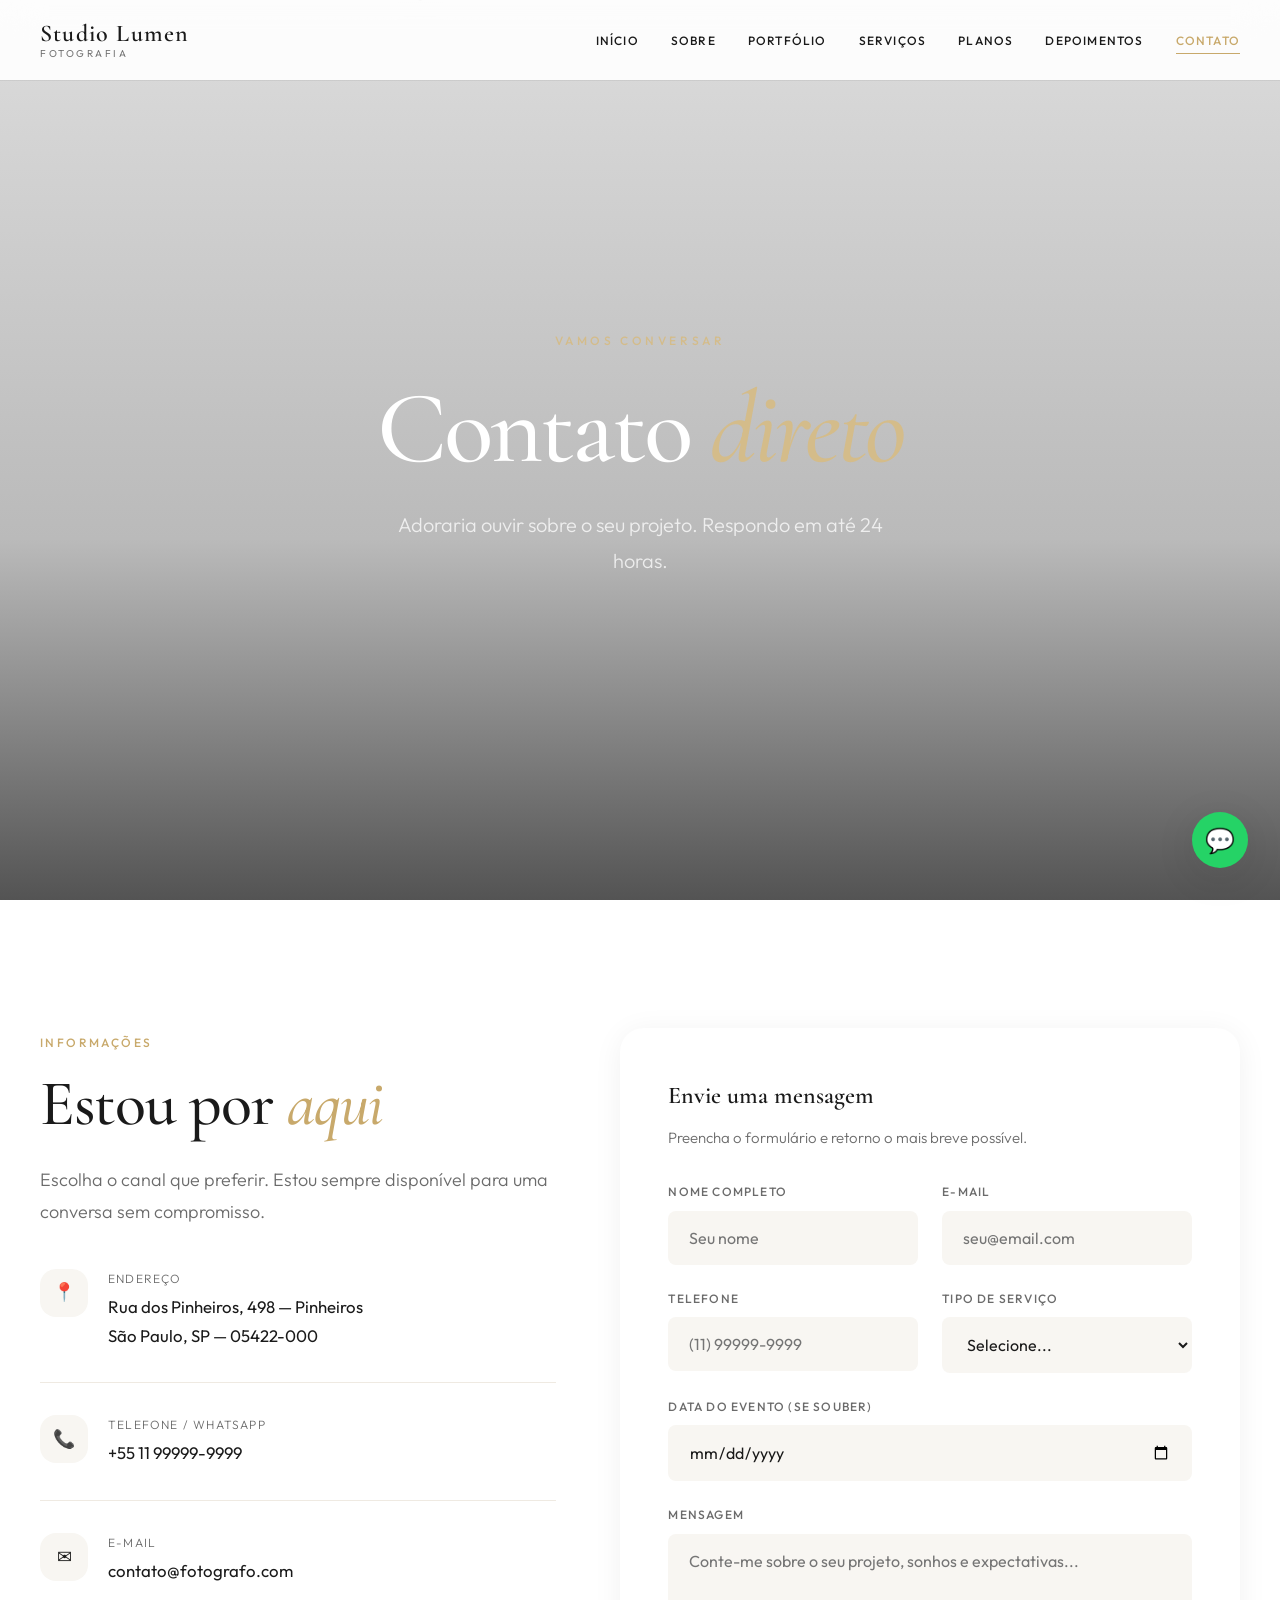
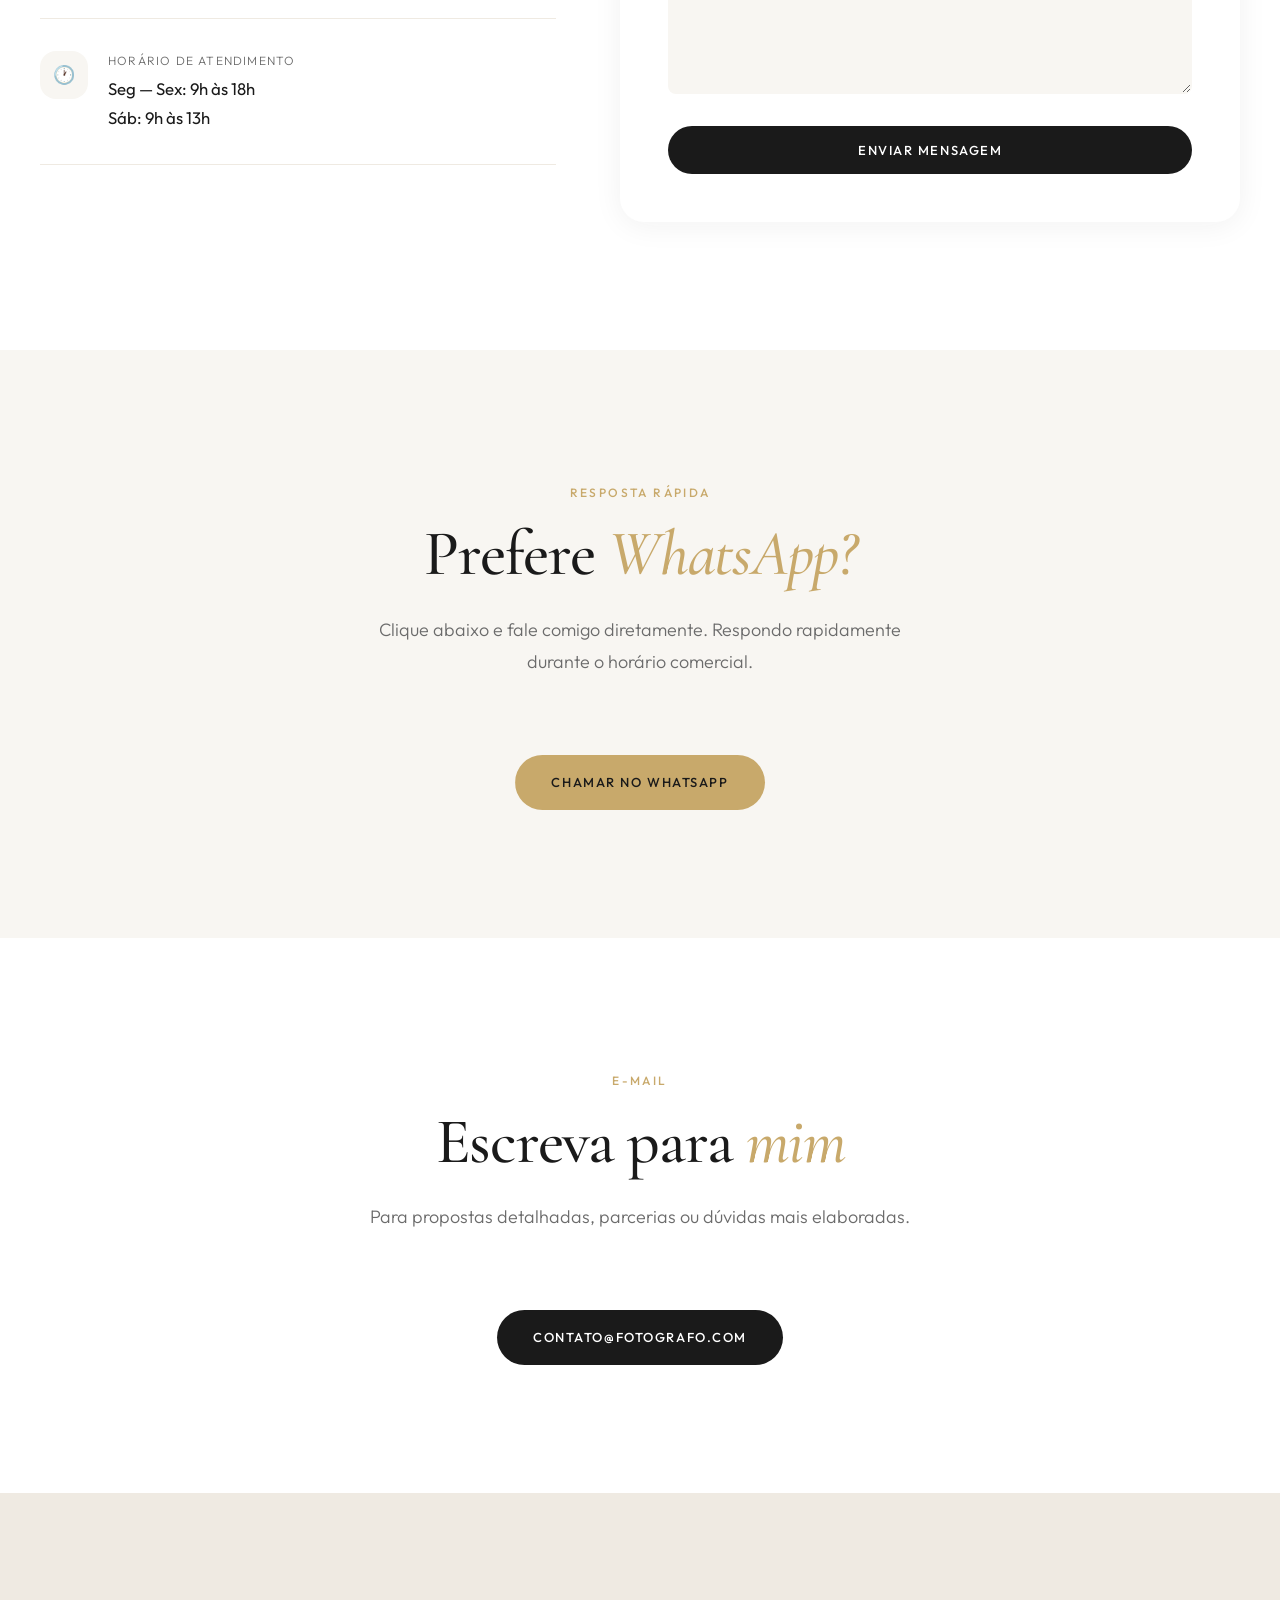
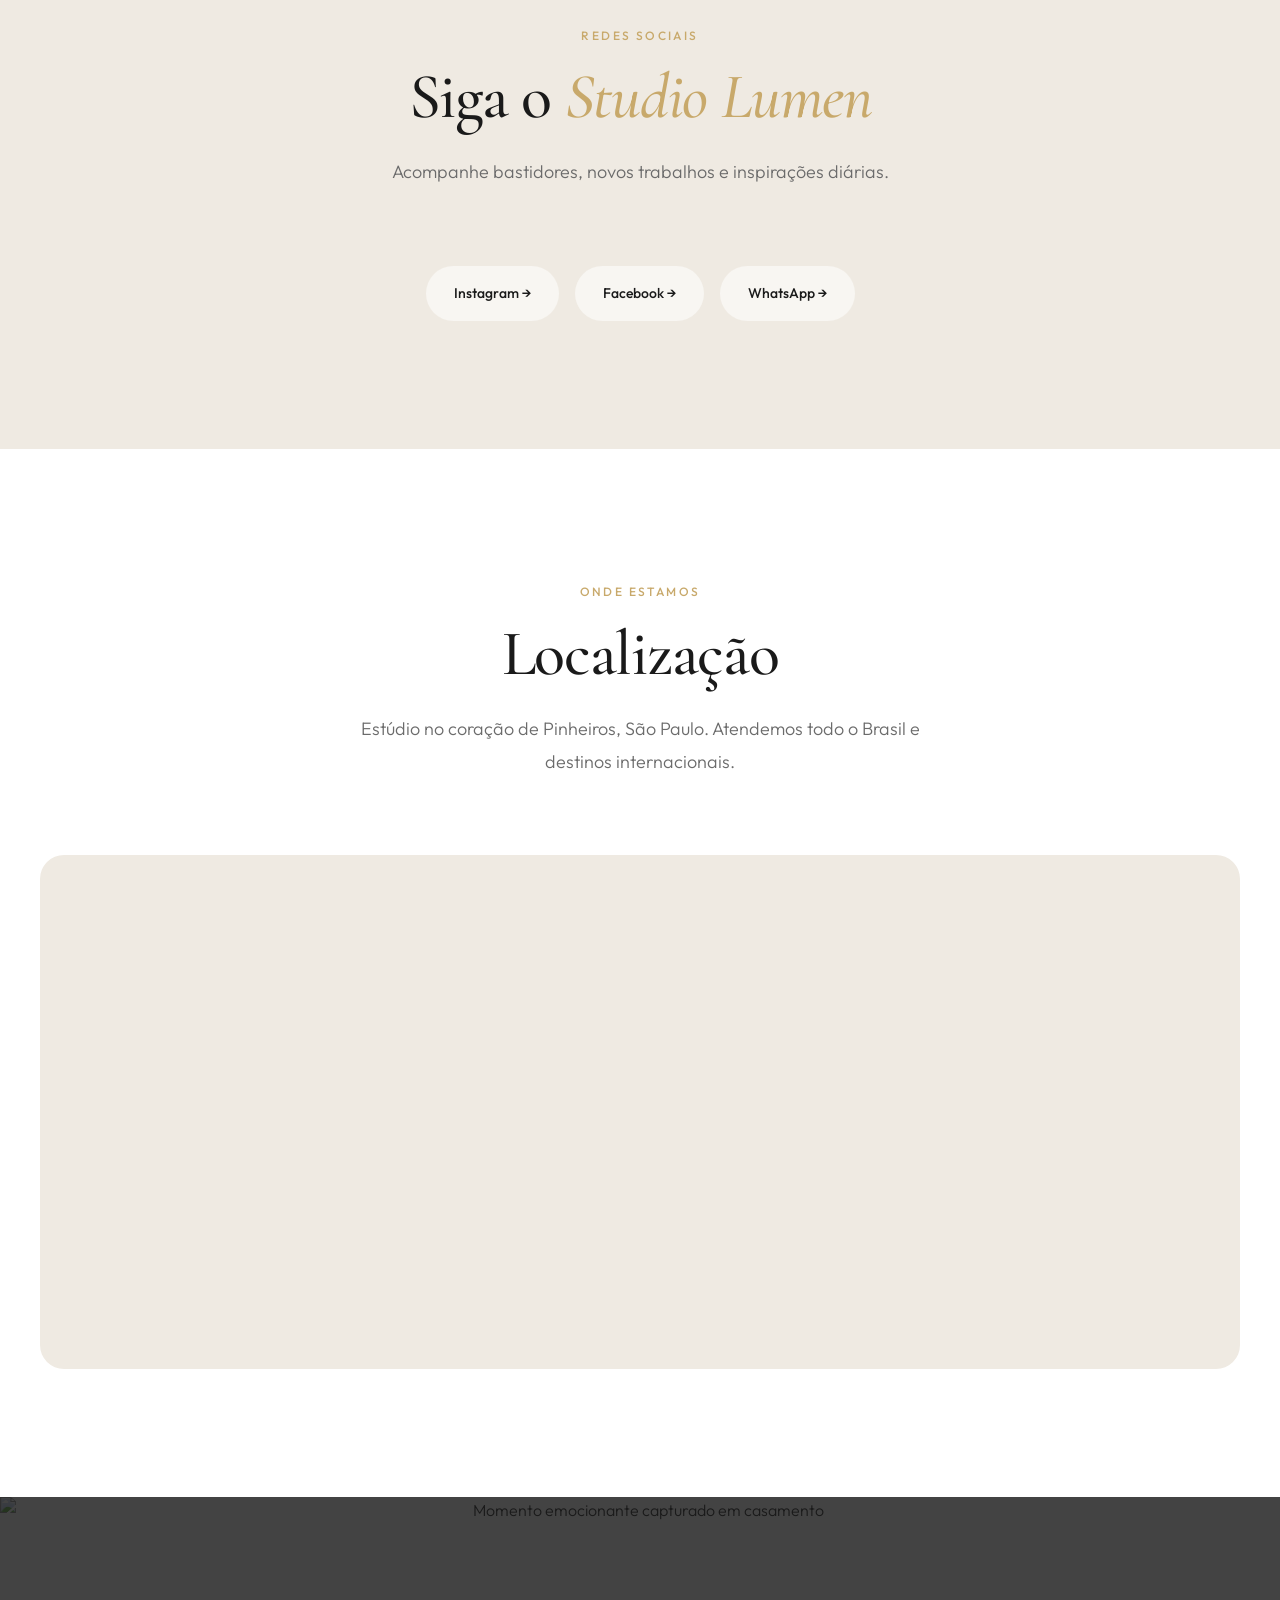
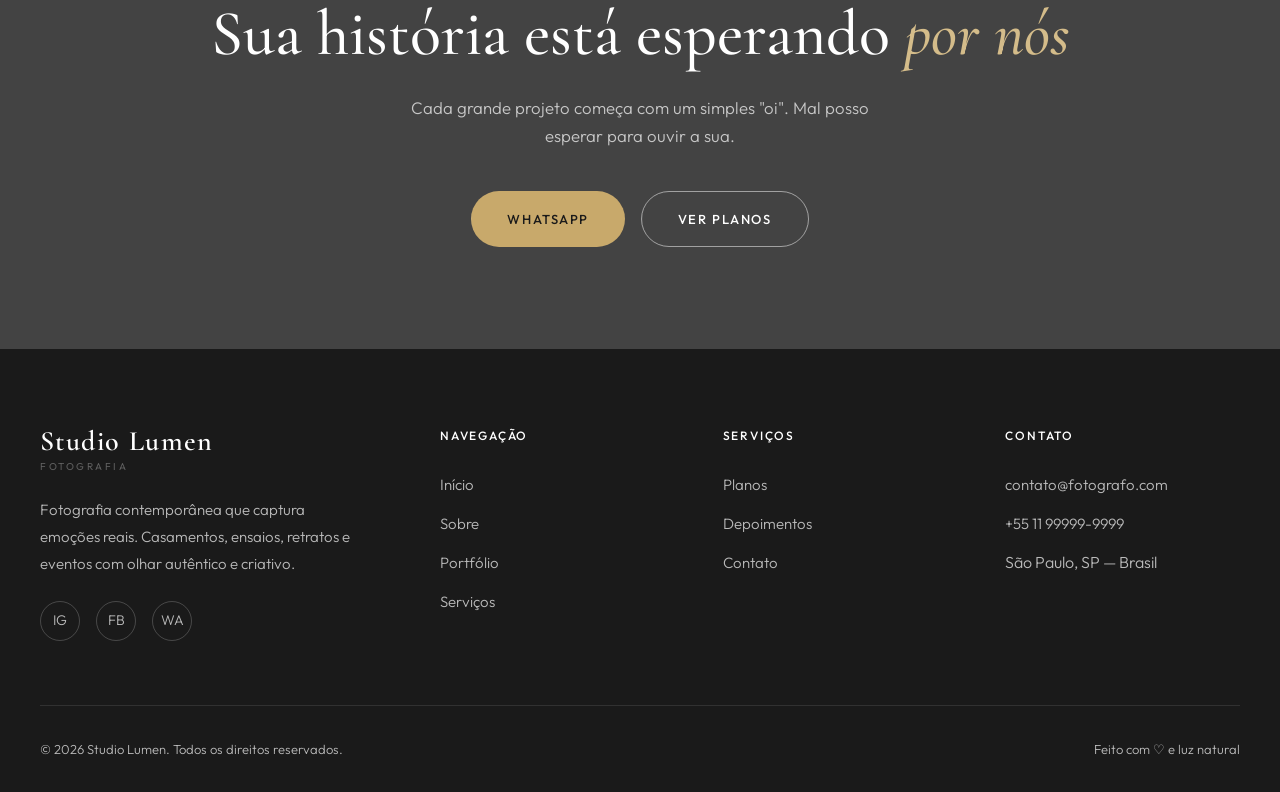
==== contato.html @ a938f5ac "first commit" ====
<!DOCTYPE html>
<html lang="pt-BR">
<head>
  <meta charset="UTF-8">
  <meta name="viewport" content="width=device-width, initial-scale=1.0">
  <meta name="description" content="Entre em contato com Studio Lumen — formulário, WhatsApp, e-mail, redes sociais e localização em São Paulo. Agende sua sessão fotográfica.">
  <meta name="keywords" content="contato fotógrafo, orçamento, WhatsApp, São Paulo, agendar sessão">
  <meta name="author" content="Studio Lumen">
  <title>Contato — Studio Lumen Fotografia</title>
  <link rel="stylesheet" href="css/style.css">
</head>
<body>

  <header class="header header--solid">
    <div class="header__inner">
      <a href="index.html" class="logo">
        <span class="logo__name">Studio Lumen</span>
        <span class="logo__tagline">Fotografia</span>
      </a>
      <a href="#nav-menu" class="nav-toggle" aria-label="Abrir menu">
        <span class="nav-toggle__bar"></span>
        <span class="nav-toggle__bar"></span>
        <span class="nav-toggle__bar"></span>
      </a>
      <div class="nav-panel" id="nav-menu">
        <a href="#" class="nav-panel__overlay" aria-label="Fechar menu"></a>
        <nav class="nav">
          <a href="#" class="nav__close" aria-label="Fechar menu">&times;</a>
          <ul class="nav__list">
          <li class="nav__item"><a href="index.html" class="nav__link">Início</a></li>
          <li class="nav__item"><a href="sobre.html" class="nav__link">Sobre</a></li>
          <li class="nav__item"><a href="portfolio.html" class="nav__link">Portfólio</a></li>
          <li class="nav__item"><a href="servicos.html" class="nav__link">Serviços</a></li>
          <li class="nav__item"><a href="planos.html" class="nav__link">Planos</a></li>
          <li class="nav__item"><a href="depoimentos.html" class="nav__link">Depoimentos</a></li>
          <li class="nav__item"><a href="contato.html" class="nav__link nav__link--active">Contato</a></li>
        </ul>
        </nav>
      </div>
    </div>
  </header>

  <main>

    <section class="hero hero--page">
      <div class="hero__bg">
        <img src="https://images.unsplash.com/photo-1423666639041-f56000c27a9a?w=1920&q=80" alt="Mesa de trabalho criativa com câmera e caderno de anotações">
      </div>
      <div class="hero__overlay"></div>
      <div class="hero__content hero__content--center">
        <span class="hero__label">Vamos Conversar</span>
        <h1 class="hero__title">Contato <em>direto</em></h1>
        <p class="hero__text">Adoraria ouvir sobre o seu projeto. Respondo em até 24 horas.</p>
      </div>
    </section>

    <!-- Informações + Formulário -->
    <section class="section">
      <div class="container">
        <div class="contact-grid">

          <!-- Informações -->
          <div class="contact-info">
            <span class="section__label">Informações</span>
            <h2 class="section__title">Estou por <em>aqui</em></h2>
            <p class="section__subtitle" style="margin-bottom: 2.5rem;">Escolha o canal que preferir. Estou sempre disponível para uma conversa sem compromisso.</p>

            <div class="contact-info__item">
              <div class="contact-info__icon">📍</div>
              <div>
                <div class="contact-info__label">Endereço</div>
                <div class="contact-info__value">Rua dos Pinheiros, 498 — Pinheiros<br>São Paulo, SP — 05422-000</div>
              </div>
            </div>

            <div class="contact-info__item">
              <div class="contact-info__icon">📞</div>
              <div>
                <div class="contact-info__label">Telefone / WhatsApp</div>
                <div class="contact-info__value"><a href="https://wa.me/5511999999999" target="_blank" rel="noopener noreferrer">+55 11 99999-9999</a></div>
              </div>
            </div>

            <div class="contact-info__item">
              <div class="contact-info__icon">✉</div>
              <div>
                <div class="contact-info__label">E-mail</div>
                <div class="contact-info__value"><a href="mailto:contato@fotografo.com">contato@fotografo.com</a></div>
              </div>
            </div>

            <div class="contact-info__item">
              <div class="contact-info__icon">🕐</div>
              <div>
                <div class="contact-info__label">Horário de Atendimento</div>
                <div class="contact-info__value">Seg — Sex: 9h às 18h<br>Sáb: 9h às 13h</div>
              </div>
            </div>
          </div>

          <!-- Formulário -->
          <div class="contact-form">
            <h3 class="feature__title" style="margin-bottom: 0.5rem;">Envie uma mensagem</h3>
            <p class="feature__text" style="margin-bottom: 2rem;">Preencha o formulário e retorno o mais breve possível.</p>
            <form action="mailto:contato@fotografo.com" method="post" enctype="text/plain">
              <div class="form__row">
                <div class="form__group">
                  <label class="form__label" for="nome">Nome completo</label>
                  <input type="text" id="nome" name="nome" class="form__input" placeholder="Seu nome" required>
                </div>
                <div class="form__group">
                  <label class="form__label" for="email">E-mail</label>
                  <input type="email" id="email" name="email" class="form__input" placeholder="seu@email.com" required>
                </div>
              </div>
              <div class="form__row">
                <div class="form__group">
                  <label class="form__label" for="telefone">Telefone</label>
                  <input type="tel" id="telefone" name="telefone" class="form__input" placeholder="(11) 99999-9999">
                </div>
                <div class="form__group">
                  <label class="form__label" for="servico">Tipo de serviço</label>
                  <select id="servico" name="servico" class="form__select">
                    <option value="">Selecione...</option>
                    <option value="casamento">Casamento</option>
                    <option value="ensaio">Ensaio</option>
                    <option value="evento">Evento</option>
                    <option value="retrato">Retrato</option>
                    <option value="corporativo">Corporativo</option>
                    <option value="conteudo">Produção de Conteúdo</option>
                    <option value="outro">Outro</option>
                  </select>
                </div>
              </div>
              <div class="form__group">
                <label class="form__label" for="data">Data do evento (se souber)</label>
                <input type="date" id="data" name="data" class="form__input">
              </div>
              <div class="form__group">
                <label class="form__label" for="mensagem">Mensagem</label>
                <textarea id="mensagem" name="mensagem" class="form__textarea" placeholder="Conte-me sobre o seu projeto, sonhos e expectativas..." required></textarea>
              </div>
              <button type="submit" class="btn btn--primary" style="width: 100%;">Enviar Mensagem</button>
            </form>
          </div>

        </div>
      </div>
    </section>

    <!-- WhatsApp -->
    <section class="section section--cream">
      <div class="container container--narrow">
        <div class="section__header section__header--center">
          <span class="section__label">Resposta Rápida</span>
          <h2 class="section__title">Prefere <em>WhatsApp?</em></h2>
          <p class="section__subtitle">Clique abaixo e fale comigo diretamente. Respondo rapidamente durante o horário comercial.</p>
        </div>
        <div style="text-align: center;">
          <a href="https://wa.me/5511999999999?text=Olá! Gostaria de saber mais sobre os serviços do Studio Lumen." class="btn btn--gold" target="_blank" rel="noopener noreferrer">Chamar no WhatsApp</a>
        </div>
      </div>
    </section>

    <!-- E-mail -->
    <section class="section">
      <div class="container container--narrow">
        <div class="section__header section__header--center">
          <span class="section__label">E-mail</span>
          <h2 class="section__title">Escreva para <em>mim</em></h2>
          <p class="section__subtitle">Para propostas detalhadas, parcerias ou dúvidas mais elaboradas.</p>
        </div>
        <div style="text-align: center;">
          <a href="mailto:contato@fotografo.com?subject=Contato Studio Lumen" class="btn btn--primary">contato@fotografo.com</a>
        </div>
      </div>
    </section>

    <!-- Redes Sociais -->
    <section class="section section--beige">
      <div class="container container--narrow">
        <div class="section__header section__header--center">
          <span class="section__label">Redes Sociais</span>
          <h2 class="section__title">Siga o <em>Studio Lumen</em></h2>
          <p class="section__subtitle">Acompanhe bastidores, novos trabalhos e inspirações diárias.</p>
        </div>
        <div class="social-block" style="justify-content: center;">
          <a href="https://instagram.com" class="social-link" target="_blank" rel="noopener noreferrer">Instagram →</a>
          <a href="https://facebook.com" class="social-link" target="_blank" rel="noopener noreferrer">Facebook →</a>
          <a href="https://wa.me/5511999999999" class="social-link" target="_blank" rel="noopener noreferrer">WhatsApp →</a>
        </div>
      </div>
    </section>

    <!-- Localização -->
    <section class="section">
      <div class="container">
        <div class="section__header section__header--center">
          <span class="section__label">Onde Estamos</span>
          <h2 class="section__title">Localização</h2>
          <p class="section__subtitle">Estúdio no coração de Pinheiros, São Paulo. Atendemos todo o Brasil e destinos internacionais.</p>
        </div>
        <div class="map">
          <iframe
            src="https://www.google.com/maps/embed?pb=!1m18!1m12!1m3!1d3657.1975767890123!2d-46.691!3d-23.567!2m3!1f0!2f0!3f0!3m2!1i1024!2i768!4f13.1!3m3!1m2!1s0x0%3A0x0!2zMjPCsDM0JzAxLjIiUyA0NsKwNDEnMjguNCJX!5e0!3m2!1spt-BR!2sbr!4v1700000000000!5m2!1spt-BR!2sbr"
            allowfullscreen=""
            loading="lazy"
            referrerpolicy="no-referrer-when-downgrade"
            title="Mapa de localização do Studio Lumen em Pinheiros, São Paulo">
          </iframe>
        </div>
      </div>
    </section>

    <!-- CTA Final -->
    <section class="cta">
      <div class="cta__bg">
        <img src="https://images.unsplash.com/photo-1519741497674-611481863552?w=1920&q=80" alt="Momento emocionante capturado em casamento">
      </div>
      <div class="cta__overlay"></div>
      <div class="container cta__content">
        <h2 class="cta__title">Sua história está esperando <em>por nós</em></h2>
        <p class="cta__text">Cada grande projeto começa com um simples "oi". Mal posso esperar para ouvir a sua.</p>
        <div class="cta__actions">
          <a href="https://wa.me/5511999999999" class="btn btn--gold" target="_blank" rel="noopener noreferrer">WhatsApp</a>
          <a href="planos.html" class="btn btn--outline">Ver Planos</a>
        </div>
      </div>
    </section>

  </main>

  <footer class="footer">
    <div class="container">
      <div class="footer__grid">
        <div class="footer__brand">
          <div class="logo">
            <span class="logo__name">Studio Lumen</span>
            <span class="logo__tagline">Fotografia</span>
          </div>
          <p class="footer__desc">Fotografia contemporânea que captura emoções reais. Casamentos, ensaios, retratos e eventos com olhar autêntico e criativo.</p>
          <div class="footer__social">
            <a href="https://instagram.com" target="_blank" rel="noopener noreferrer" aria-label="Instagram">IG</a>
            <a href="https://facebook.com" target="_blank" rel="noopener noreferrer" aria-label="Facebook">FB</a>
            <a href="https://wa.me/5511999999999" target="_blank" rel="noopener noreferrer" aria-label="WhatsApp">WA</a>
          </div>
        </div>
        <div>
          <h4 class="footer__title">Navegação</h4>
          <ul class="footer__links">
            <li><a href="index.html">Início</a></li>
            <li><a href="sobre.html">Sobre</a></li>
            <li><a href="portfolio.html">Portfólio</a></li>
            <li><a href="servicos.html">Serviços</a></li>
          </ul>
        </div>
        <div>
          <h4 class="footer__title">Serviços</h4>
          <ul class="footer__links">
            <li><a href="planos.html">Planos</a></li>
            <li><a href="depoimentos.html">Depoimentos</a></li>
            <li><a href="contato.html">Contato</a></li>
          </ul>
        </div>
        <div>
          <h4 class="footer__title">Contato</h4>
          <ul class="footer__links">
            <li><a href="mailto:contato@fotografo.com">contato@fotografo.com</a></li>
            <li><a href="https://wa.me/5511999999999" target="_blank" rel="noopener noreferrer">+55 11 99999-9999</a></li>
            <li>São Paulo, SP — Brasil</li>
          </ul>
        </div>
      </div>
      <div class="footer__bottom">
        <p>&copy; 2026 Studio Lumen. Todos os direitos reservados.</p>
        <p>Feito com ♡ e luz natural</p>
      </div>
    </div>
  </footer>

  <a href="https://wa.me/5511999999999" class="whatsapp-float" target="_blank" rel="noopener noreferrer" aria-label="Contato via WhatsApp">💬</a>

</body>
</html>
---- css/style.css ----
/* =============================================
   STUDIO LUMEN — Fotografia Contemporânea
   Design System — HTML5 + CSS3
   ============================================= */

@import url('https://fonts.googleapis.com/css2?family=Cormorant+Garamond:ital,wght@0,400;0,500;0,600;0,700;1,400;1,500&family=Outfit:wght@300;400;500;600&display=swap');

/* --- Reset Moderno --- */
*,
*::before,
*::after {
  margin: 0;
  padding: 0;
  box-sizing: border-box;
}

html {
  scroll-behavior: smooth;
  font-size: 16px;
  -webkit-text-size-adjust: 100%;
  text-size-adjust: 100%;
}

body {
  font-family: 'Outfit', sans-serif;
  font-weight: 300;
  line-height: 1.7;
  color: var(--color-dark);
  background-color: var(--color-white);
  overflow-x: hidden;
  -webkit-font-smoothing: antialiased;
}

img {
  max-width: 100%;
  height: auto;
  display: block;
}

a {
  text-decoration: none;
  color: inherit;
  transition: color var(--transition-base);
}

ul, ol {
  list-style: none;
}

button,
input,
textarea,
select {
  font-family: inherit;
  font-size: inherit;
  border: none;
  outline: none;
  background: none;
}

/* --- Variáveis CSS --- */
:root {
  --color-white: #FFFFFF;
  --color-cream: #F8F6F2;
  --color-beige: #EFEAE2;
  --color-dark: #1A1A1A;
  --color-gold: #C8A96B;
  --color-gold-light: #D4BC8A;
  --color-gray: #6B6B6B;
  --color-gray-light: #A8A8A8;

  --font-display: 'Cormorant Garamond', Georgia, serif;
  --font-body: 'Outfit', sans-serif;

  --header-height: 80px;
  --container-max: 1320px;
  --container-narrow: 960px;
  --section-padding: clamp(5rem, 10vw, 8rem);
  --gap: clamp(1.5rem, 3vw, 2.5rem);

  --radius-sm: 8px;
  --radius-md: 16px;
  --radius-lg: 24px;
  --radius-xl: 40px;
  --radius-full: 9999px;

  --shadow-soft: 0 4px 30px rgba(26, 26, 26, 0.06);
  --shadow-medium: 0 8px 40px rgba(26, 26, 26, 0.1);
  --shadow-strong: 0 20px 60px rgba(26, 26, 26, 0.15);

  --transition-fast: 0.25s cubic-bezier(0.4, 0, 0.2, 1);
  --transition-base: 0.4s cubic-bezier(0.4, 0, 0.2, 1);
  --transition-slow: 0.6s cubic-bezier(0.4, 0, 0.2, 1);
}

/* --- Utilitários --- */
.container {
  width: 100%;
  max-width: var(--container-max);
  margin: 0 auto;
  padding: 0 clamp(1.25rem, 4vw, 2.5rem);
}

.container--narrow {
  max-width: var(--container-narrow);
}

.section {
  padding: var(--section-padding) 0;
  position: relative;
}

.section--cream {
  background-color: var(--color-cream);
}

.section--beige {
  background-color: var(--color-beige);
}

.section--dark {
  background-color: var(--color-dark);
  color: var(--color-white);
}

.section__label {
  display: inline-block;
  font-size: 0.75rem;
  font-weight: 500;
  letter-spacing: 0.2em;
  text-transform: uppercase;
  color: var(--color-gold);
  margin-bottom: 1rem;
}

.section--dark .section__label {
  color: var(--color-gold-light);
}

.section__title {
  font-family: var(--font-display);
  font-size: clamp(2.5rem, 5vw, 4rem);
  font-weight: 500;
  line-height: 1.1;
  letter-spacing: -0.02em;
  margin-bottom: 1.5rem;
}

.section__title em {
  font-style: italic;
  color: var(--color-gold);
}

.section--dark .section__title em {
  color: var(--color-gold-light);
}

.section__subtitle {
  font-size: clamp(1rem, 2vw, 1.125rem);
  color: var(--color-gray);
  max-width: 560px;
  line-height: 1.8;
}

.section--dark .section__subtitle {
  color: rgba(255, 255, 255, 0.65);
}

.section__header {
  margin-bottom: clamp(3rem, 6vw, 5rem);
}

.section__header--center {
  text-align: center;
}

.section__header--center .section__subtitle {
  margin: 0 auto;
}

.text-gold {
  color: var(--color-gold);
}

/* --- Botões --- */
.btn {
  display: inline-flex;
  align-items: center;
  justify-content: center;
  gap: 0.75rem;
  padding: 1rem 2.25rem;
  font-size: 0.8125rem;
  font-weight: 500;
  letter-spacing: 0.12em;
  text-transform: uppercase;
  border-radius: var(--radius-full);
  cursor: pointer;
  transition: all var(--transition-base);
  position: relative;
  overflow: hidden;
}

.btn::after {
  content: '';
  position: absolute;
  inset: 0;
  background: rgba(255, 255, 255, 0.15);
  transform: translateX(-100%);
  transition: transform var(--transition-base);
}

.btn:hover::after {
  transform: translateX(0);
}

.btn--primary {
  background-color: var(--color-dark);
  color: var(--color-white);
}

.btn--primary:hover {
  background-color: var(--color-gold);
  color: var(--color-dark);
  transform: translateY(-2px);
  box-shadow: var(--shadow-medium);
}

.btn--outline {
  background-color: transparent;
  color: var(--color-white);
  border: 1.5px solid rgba(255, 255, 255, 0.5);
}

.btn--outline:hover {
  background-color: var(--color-white);
  color: var(--color-dark);
  border-color: var(--color-white);
  transform: translateY(-2px);
}

.btn--gold {
  background-color: var(--color-gold);
  color: var(--color-dark);
}

.btn--gold:hover {
  background-color: var(--color-dark);
  color: var(--color-white);
  transform: translateY(-2px);
  box-shadow: var(--shadow-medium);
}

.btn--light {
  background-color: var(--color-white);
  color: var(--color-dark);
}

.btn--light:hover {
  background-color: var(--color-gold);
  transform: translateY(-2px);
  box-shadow: var(--shadow-medium);
}

.btn__arrow {
  transition: transform var(--transition-base);
}

.btn:hover .btn__arrow {
  transform: translateX(4px);
}

/* --- Header --- */
.header {
  position: fixed;
  top: 0;
  left: 0;
  right: 0;
  z-index: 1000;
  height: var(--header-height);
  transition: all var(--transition-base);
}

.header__inner {
  display: flex;
  align-items: center;
  justify-content: space-between;
  height: 100%;
  max-width: var(--container-max);
  margin: 0 auto;
  padding: 0 clamp(1.25rem, 4vw, 2.5rem);
}

.header--transparent {
  background: transparent;
}

.header--scrolled,
.header--solid {
  background: rgba(255, 255, 255, 0.92);
  backdrop-filter: blur(20px);
  -webkit-backdrop-filter: blur(20px);
  box-shadow: 0 1px 0 rgba(26, 26, 26, 0.06);
}

.header--dark {
  background: rgba(26, 26, 26, 0.85);
  backdrop-filter: blur(20px);
  -webkit-backdrop-filter: blur(20px);
}

.logo {
  display: flex;
  flex-direction: column;
  line-height: 1.1;
}

.logo__name {
  font-family: var(--font-display);
  font-size: 1.5rem;
  font-weight: 600;
  letter-spacing: 0.05em;
}

.logo__tagline {
  font-size: 0.625rem;
  font-weight: 400;
  letter-spacing: 0.25em;
  text-transform: uppercase;
  opacity: 0.6;
}

.header--transparent .logo,
.header--transparent .nav__link {
  color: var(--color-white);
}

.header--scrolled .logo,
.header--scrolled .nav__link,
.header--solid .logo,
.header--solid .nav__link {
  color: var(--color-dark);
}

.nav__list {
  display: flex;
  align-items: center;
  gap: clamp(1rem, 2.5vw, 2rem);
}

.nav__link {
  font-size: 0.75rem;
  font-weight: 500;
  letter-spacing: 0.1em;
  text-transform: uppercase;
  position: relative;
  padding: 0.25rem 0;
}

.nav__link::after {
  content: '';
  position: absolute;
  bottom: -2px;
  left: 0;
  width: 0;
  height: 1.5px;
  background-color: var(--color-gold);
  transition: width var(--transition-base);
}

.nav__link:hover::after,
.nav__link--active::after {
  width: 100%;
}

.nav__link:hover,
.nav__link--active {
  color: var(--color-gold);
}

.header--scrolled .nav__link:hover,
.header--scrolled .nav__link--active,
.header--solid .nav__link:hover,
.header--solid .nav__link--active {
  color: var(--color-gold);
}

/* Mobile menu toggle (CSS-only) */
.nav-toggle {
  display: none;
  flex-direction: column;
  gap: 6px;
  cursor: pointer;
  padding: 0.5rem;
  z-index: 1001;
}

.nav-toggle__bar {
  width: 28px;
  height: 2px;
  background-color: currentColor;
  transition: all var(--transition-base);
  transform-origin: center;
}

.header--transparent .nav-toggle {
  color: var(--color-white);
}

.header--scrolled .nav-toggle,
.header--solid .nav-toggle {
  color: var(--color-dark);
}

/* Painel mobile (desktop: transparente ao layout) */
.nav-panel {
  display: contents;
}

.nav-panel__overlay {
  display: none;
}

.nav__close {
  display: none;
}

/* --- Hero --- */
.hero {
  position: relative;
  min-height: 100vh;
  display: flex;
  align-items: flex-end;
  overflow: hidden;
}

.hero__bg {
  position: absolute;
  inset: 0;
  z-index: 0;
}

.hero__bg img {
  width: 100%;
  height: 100%;
  object-fit: cover;
  transform: scale(1.05);
  transition: transform 8s ease-out;
}

.hero:hover .hero__bg img {
  transform: scale(1);
}

.hero__overlay {
  position: absolute;
  inset: 0;
  background: linear-gradient(
    to top,
    rgba(26, 26, 26, 0.75) 0%,
    rgba(26, 26, 26, 0.3) 40%,
    rgba(26, 26, 26, 0.15) 100%
  );
  z-index: 1;
}

.hero__overlay--light {
  background: linear-gradient(
    135deg,
    rgba(248, 246, 242, 0.92) 0%,
    rgba(248, 246, 242, 0.7) 50%,
    rgba(248, 246, 242, 0.4) 100%
  );
}

.hero__content {
  position: relative;
  z-index: 2;
  width: 100%;
  padding: calc(var(--header-height) + 3rem) clamp(1.25rem, 4vw, 2.5rem) clamp(4rem, 8vw, 7rem);
  max-width: var(--container-max);
  margin: 0 auto;
}

.hero__content--center {
  text-align: center;
  display: flex;
  flex-direction: column;
  align-items: center;
  justify-content: center;
  min-height: 100vh;
  padding-bottom: clamp(4rem, 8vw, 7rem);
}

.hero__label {
  display: inline-block;
  font-size: 0.75rem;
  font-weight: 500;
  letter-spacing: 0.3em;
  text-transform: uppercase;
  color: var(--color-gold-light);
  margin-bottom: 1.5rem;
  opacity: 0;
  animation: fadeUp 0.8s ease forwards 0.2s;
}

.hero__title {
  font-family: var(--font-display);
  font-size: clamp(3rem, 8vw, 6.5rem);
  font-weight: 500;
  line-height: 1.05;
  letter-spacing: -0.03em;
  color: var(--color-white);
  max-width: 900px;
  opacity: 0;
  animation: fadeUp 0.8s ease forwards 0.4s;
}

.hero__title em {
  font-style: italic;
  color: var(--color-gold-light);
}

.hero__title--dark {
  color: var(--color-dark);
}

.hero__title--dark em {
  color: var(--color-gold);
}

.hero__text {
  font-size: clamp(1rem, 2vw, 1.25rem);
  color: rgba(255, 255, 255, 0.75);
  max-width: 520px;
  margin-top: 1.5rem;
  line-height: 1.8;
  opacity: 0;
  animation: fadeUp 0.8s ease forwards 0.6s;
}

.hero__text--dark {
  color: var(--color-gray);
}

.hero__actions {
  display: flex;
  flex-wrap: wrap;
  gap: 1rem;
  margin-top: 2.5rem;
  opacity: 0;
  animation: fadeUp 0.8s ease forwards 0.8s;
}

.hero__shape {
  position: absolute;
  z-index: 1;
  border-radius: 50%;
  filter: blur(80px);
  opacity: 0.4;
  pointer-events: none;
}

.hero__shape--gold {
  width: 400px;
  height: 400px;
  background: var(--color-gold);
  top: 20%;
  right: -10%;
}

.hero__shape--beige {
  width: 300px;
  height: 300px;
  background: var(--color-beige);
  bottom: 10%;
  left: -5%;
}

.hero--page {
  min-height: 70vh;
  align-items: center;
}

.hero--page .hero__content {
  padding-top: calc(var(--header-height) + 2rem);
}

@keyframes fadeUp {
  from {
    opacity: 0;
    transform: translateY(30px);
  }
  to {
    opacity: 1;
    transform: translateY(0);
  }
}

/* --- Intro / Apresentação --- */
.intro {
  display: grid;
  grid-template-columns: 1fr 1fr;
  gap: clamp(2rem, 5vw, 5rem);
  align-items: center;
}

.intro__visual {
  position: relative;
}

.intro__image {
  border-radius: var(--radius-lg);
  overflow: hidden;
  box-shadow: var(--shadow-strong);
}

.intro__image img {
  width: 100%;
  aspect-ratio: 4/5;
  object-fit: cover;
  transition: transform var(--transition-slow);
}

.intro__visual:hover .intro__image img {
  transform: scale(1.05);
}

.intro__accent {
  position: absolute;
  width: 120px;
  height: 120px;
  background: var(--color-gold);
  border-radius: 50% 50% 50% 0;
  bottom: -30px;
  right: -30px;
  z-index: -1;
  opacity: 0.3;
}

.intro__content .section__title {
  font-size: clamp(2rem, 4vw, 3.25rem);
}

.intro__text {
  color: var(--color-gray);
  margin-bottom: 1.5rem;
  font-size: 1.05rem;
}

.intro__stats {
  display: flex;
  gap: 3rem;
  margin-top: 2.5rem;
  padding-top: 2rem;
  border-top: 1px solid var(--color-beige);
}

.stat__number {
  font-family: var(--font-display);
  font-size: 2.5rem;
  font-weight: 600;
  color: var(--color-gold);
  line-height: 1;
}

.stat__label {
  font-size: 0.75rem;
  letter-spacing: 0.1em;
  text-transform: uppercase;
  color: var(--color-gray);
  margin-top: 0.5rem;
}

/* --- Diferenciais / Features --- */
.features {
  display: grid;
  grid-template-columns: repeat(3, 1fr);
  gap: var(--gap);
}

.feature {
  padding: clamp(2rem, 4vw, 3rem);
  background: var(--color-white);
  border-radius: var(--radius-lg);
  transition: all var(--transition-base);
  position: relative;
  overflow: hidden;
}

.feature::before {
  content: '';
  position: absolute;
  top: 0;
  left: 0;
  width: 100%;
  height: 3px;
  background: linear-gradient(90deg, var(--color-gold), transparent);
  transform: scaleX(0);
  transform-origin: left;
  transition: transform var(--transition-base);
}

.feature:hover {
  transform: translateY(-8px);
  box-shadow: var(--shadow-medium);
}

.feature:hover::before {
  transform: scaleX(1);
}

.feature__icon {
  width: 48px;
  height: 48px;
  display: flex;
  align-items: center;
  justify-content: center;
  background: var(--color-cream);
  border-radius: var(--radius-md);
  margin-bottom: 1.5rem;
  font-size: 1.25rem;
  transition: background var(--transition-base);
}

.feature:hover .feature__icon {
  background: var(--color-gold);
}

.feature__title {
  font-family: var(--font-display);
  font-size: 1.5rem;
  font-weight: 600;
  margin-bottom: 0.75rem;
}

.feature__text {
  color: var(--color-gray);
  font-size: 0.9375rem;
}

/* --- Galeria --- */
.gallery {
  display: grid;
  gap: clamp(0.75rem, 1.5vw, 1.25rem);
}

.gallery--featured {
  grid-template-columns: repeat(12, 1fr);
  grid-template-rows: repeat(2, 280px);
}

.gallery__item {
  position: relative;
  overflow: hidden;
  border-radius: var(--radius-md);
  cursor: pointer;
}

.gallery__item img {
  width: 100%;
  height: 100%;
  object-fit: cover;
  transition: transform var(--transition-slow);
}

.gallery__item:hover img {
  transform: scale(1.08);
}

.gallery__item::after {
  content: '';
  position: absolute;
  inset: 0;
  background: linear-gradient(to top, rgba(26, 26, 26, 0.5), transparent 60%);
  opacity: 0;
  transition: opacity var(--transition-base);
}

.gallery__item:hover::after {
  opacity: 1;
}

.gallery__caption {
  position: absolute;
  bottom: 1.5rem;
  left: 1.5rem;
  z-index: 2;
  color: var(--color-white);
  font-family: var(--font-display);
  font-size: 1.25rem;
  font-weight: 500;
  opacity: 0;
  transform: translateY(10px);
  transition: all var(--transition-base);
}

.gallery__item:hover .gallery__caption {
  opacity: 1;
  transform: translateY(0);
}

.gallery__item--1 { grid-column: span 5; grid-row: span 2; }
.gallery__item--2 { grid-column: span 4; }
.gallery__item--3 { grid-column: span 3; }
.gallery__item--4 { grid-column: span 3; }
.gallery__item--5 { grid-column: span 4; }

.gallery--grid {
  grid-template-columns: repeat(auto-fill, minmax(min(100%, 280px), 1fr));
}

.gallery--masonry {
  columns: 3;
  column-gap: clamp(0.75rem, 1.5vw, 1.25rem);
}

.gallery--masonry .gallery__item {
  break-inside: avoid;
  margin-bottom: clamp(0.75rem, 1.5vw, 1.25rem);
}

.gallery--portfolio {
  grid-template-columns: repeat(2, 1fr);
}

.gallery--portfolio .gallery__item:nth-child(3n) {
  grid-column: span 2;
}

.gallery__item--tall img {
  aspect-ratio: 3/4;
  min-height: clamp(260px, 50vw, 400px);
}

.gallery__item--wide img {
  aspect-ratio: 16/9;
  min-height: clamp(220px, 45vw, 350px);
}

/* --- Bastidores --- */
.behind {
  display: grid;
  grid-template-columns: 1.2fr 1fr;
  gap: clamp(2rem, 5vw, 4rem);
  align-items: center;
}

.behind__grid {
  display: grid;
  grid-template-columns: 1fr 1fr;
  gap: 1rem;
}

.behind__grid img {
  border-radius: var(--radius-md);
  object-fit: cover;
  width: 100%;
  transition: transform var(--transition-base);
}

.behind__grid img:first-child {
  grid-row: span 2;
  aspect-ratio: 3/4;
}

.behind__grid img:not(:first-child) {
  aspect-ratio: 1;
}

.behind__grid:hover img {
  transform: scale(0.98);
}

.behind__grid img:hover {
  transform: scale(1.03);
  z-index: 2;
  position: relative;
}

/* --- Serviços Cards --- */
.services-grid {
  display: grid;
  grid-template-columns: repeat(3, 1fr);
  gap: var(--gap);
}

.service-card {
  position: relative;
  border-radius: var(--radius-lg);
  overflow: hidden;
  background: var(--color-white);
  transition: all var(--transition-base);
}

.service-card:hover {
  transform: translateY(-10px);
  box-shadow: var(--shadow-strong);
}

.service-card__image {
  overflow: hidden;
  aspect-ratio: 4/3;
}

.service-card__image img {
  width: 100%;
  height: 100%;
  object-fit: cover;
  transition: transform var(--transition-slow);
}

.service-card:hover .service-card__image img {
  transform: scale(1.1);
}

.service-card__body {
  padding: 2rem;
}

.service-card__number {
  font-family: var(--font-display);
  font-size: 3rem;
  font-weight: 700;
  color: var(--color-beige);
  line-height: 1;
  position: absolute;
  top: 1rem;
  right: 1.5rem;
}

.service-card__title {
  font-family: var(--font-display);
  font-size: 1.75rem;
  font-weight: 600;
  margin-bottom: 0.75rem;
}

.service-card__text {
  color: var(--color-gray);
  font-size: 0.9375rem;
  margin-bottom: 1.5rem;
}

.service-card__link {
  font-size: 0.75rem;
  font-weight: 500;
  letter-spacing: 0.1em;
  text-transform: uppercase;
  color: var(--color-gold);
  display: inline-flex;
  align-items: center;
  gap: 0.5rem;
}

.service-card__link::after {
  content: '→';
  transition: transform var(--transition-base);
}

.service-card:hover .service-card__link::after {
  transform: translateX(4px);
}

/* --- CTA --- */
.cta {
  position: relative;
  padding: clamp(4rem, 8vw, 7rem) 0;
  overflow: hidden;
  text-align: center;
}

.cta__bg {
  position: absolute;
  inset: 0;
  z-index: 0;
}

.cta__bg img {
  width: 100%;
  height: 100%;
  object-fit: cover;
}

.cta__overlay {
  position: absolute;
  inset: 0;
  background: rgba(26, 26, 26, 0.82);
  z-index: 1;
}

.cta__content {
  position: relative;
  z-index: 2;
}

.cta__title {
  font-family: var(--font-display);
  font-size: clamp(2.5rem, 5vw, 4.5rem);
  font-weight: 500;
  color: var(--color-white);
  line-height: 1.1;
  margin-bottom: 1.5rem;
}

.cta__title em {
  font-style: italic;
  color: var(--color-gold-light);
}

.cta__text {
  color: rgba(255, 255, 255, 0.7);
  max-width: 500px;
  margin: 0 auto 2.5rem;
  font-size: 1.05rem;
}

.cta__actions {
  display: flex;
  flex-wrap: wrap;
  gap: 1rem;
  justify-content: center;
}

/* --- Footer --- */
.footer {
  background-color: var(--color-dark);
  color: rgba(255, 255, 255, 0.7);
  padding: clamp(4rem, 6vw, 5rem) 0 2rem;
}

.footer__grid {
  display: grid;
  grid-template-columns: 1.5fr 1fr 1fr 1fr;
  gap: clamp(2rem, 4vw, 3rem);
  margin-bottom: 4rem;
}

.footer__brand .logo__name {
  color: var(--color-white);
  font-size: 1.75rem;
  margin-bottom: 0.25rem;
}

.footer__brand .logo__tagline {
  color: rgba(255, 255, 255, 0.5);
}

.footer__desc {
  margin-top: 1.5rem;
  font-size: 0.9375rem;
  line-height: 1.8;
  max-width: 320px;
}

.footer__title {
  font-size: 0.75rem;
  font-weight: 500;
  letter-spacing: 0.15em;
  text-transform: uppercase;
  color: var(--color-white);
  margin-bottom: 1.5rem;
}

.footer__links li {
  margin-bottom: 0.75rem;
}

.footer__links a {
  font-size: 0.9375rem;
  transition: color var(--transition-base);
}

.footer__links a:hover {
  color: var(--color-gold);
}

.footer__social {
  display: flex;
  gap: 1rem;
  margin-top: 1.5rem;
}

.footer__social a {
  width: 40px;
  height: 40px;
  display: flex;
  align-items: center;
  justify-content: center;
  border: 1px solid rgba(255, 255, 255, 0.2);
  border-radius: 50%;
  font-size: 0.875rem;
  transition: all var(--transition-base);
}

.footer__social a:hover {
  background: var(--color-gold);
  border-color: var(--color-gold);
  color: var(--color-dark);
}

.footer__bottom {
  display: flex;
  justify-content: space-between;
  align-items: center;
  padding-top: 2rem;
  border-top: 1px solid rgba(255, 255, 255, 0.1);
  font-size: 0.8125rem;
}

/* --- Sobre: Timeline --- */
.timeline {
  position: relative;
  max-width: 800px;
  margin: 0 auto;
}

.timeline::before {
  content: '';
  position: absolute;
  left: 50%;
  transform: translateX(-50%);
  width: 1px;
  height: 100%;
  background: var(--color-beige);
}

.timeline__item {
  display: grid;
  grid-template-columns: 1fr 1fr;
  gap: 3rem;
  margin-bottom: 3rem;
  position: relative;
}

.timeline__item:nth-child(even) .timeline__content {
  grid-column: 1;
  grid-row: 1;
  text-align: right;
}

.timeline__item:nth-child(even) .timeline__year {
  grid-column: 2;
  text-align: left;
}

.timeline__year {
  font-family: var(--font-display);
  font-size: 2rem;
  font-weight: 600;
  color: var(--color-gold);
  text-align: right;
  padding-top: 0.5rem;
}

.timeline__dot {
  position: absolute;
  left: 50%;
  top: 0.75rem;
  transform: translateX(-50%);
  width: 14px;
  height: 14px;
  background: var(--color-gold);
  border-radius: 50%;
  border: 3px solid var(--color-cream);
  z-index: 2;
}

.timeline__title {
  font-family: var(--font-display);
  font-size: 1.375rem;
  font-weight: 600;
  margin-bottom: 0.5rem;
}

.timeline__text {
  color: var(--color-gray);
  font-size: 0.9375rem;
}

/* --- Processo --- */
.process {
  display: grid;
  grid-template-columns: repeat(4, 1fr);
  gap: var(--gap);
  counter-reset: process;
}

.process__step {
  text-align: center;
  padding: 2rem 1.5rem;
  position: relative;
}

.process__step::before {
  counter-increment: process;
  content: counter(process, decimal-leading-zero);
  font-family: var(--font-display);
  font-size: 3rem;
  font-weight: 700;
  color: var(--color-beige);
  display: block;
  margin-bottom: 1rem;
  transition: color var(--transition-base);
}

.process__step:hover::before {
  color: var(--color-gold);
}

.process__title {
  font-family: var(--font-display);
  font-size: 1.25rem;
  font-weight: 600;
  margin-bottom: 0.75rem;
}

.process__text {
  color: var(--color-gray);
  font-size: 0.875rem;
}

/* --- Portfolio Categories --- */
.portfolio-section {
  margin-bottom: clamp(4rem, 8vw, 6rem);
}

.portfolio-section:last-child {
  margin-bottom: 0;
}

.portfolio-section__header {
  display: flex;
  justify-content: space-between;
  align-items: flex-end;
  margin-bottom: 2.5rem;
  flex-wrap: wrap;
  gap: 1rem;
}

.portfolio-section__title {
  font-family: var(--font-display);
  font-size: clamp(2rem, 4vw, 3rem);
  font-weight: 500;
}

.portfolio-section__count {
  font-size: 0.75rem;
  letter-spacing: 0.15em;
  text-transform: uppercase;
  color: var(--color-gold);
}

/* --- Planos --- */
.plans {
  display: grid;
  grid-template-columns: repeat(3, 1fr);
  gap: var(--gap);
  align-items: start;
}

.plan-card {
  background: var(--color-white);
  border-radius: var(--radius-lg);
  padding: clamp(2rem, 4vw, 3rem);
  border: 1px solid var(--color-beige);
  transition: all var(--transition-base);
  position: relative;
}

.plan-card:hover {
  transform: translateY(-8px);
  box-shadow: var(--shadow-medium);
}

.plan-card--featured {
  background: var(--color-dark);
  color: var(--color-white);
  border-color: var(--color-dark);
  transform: scale(1.05);
  box-shadow: var(--shadow-strong);
  z-index: 2;
}

.plan-card--featured:hover {
  transform: scale(1.05) translateY(-8px);
}

.plan-card__badge {
  position: absolute;
  top: -12px;
  left: 50%;
  transform: translateX(-50%);
  background: var(--color-gold);
  color: var(--color-dark);
  font-size: 0.6875rem;
  font-weight: 600;
  letter-spacing: 0.15em;
  text-transform: uppercase;
  padding: 0.4rem 1.25rem;
  border-radius: var(--radius-full);
}

.plan-card__name {
  font-family: var(--font-display);
  font-size: 1.75rem;
  font-weight: 600;
  margin-bottom: 0.5rem;
}

.plan-card__desc {
  font-size: 0.9375rem;
  color: var(--color-gray);
  margin-bottom: 2rem;
  line-height: 1.7;
}

.plan-card--featured .plan-card__desc {
  color: rgba(255, 255, 255, 0.6);
}

.plan-card__price {
  font-family: var(--font-display);
  font-size: 3rem;
  font-weight: 600;
  color: var(--color-gold);
  line-height: 1;
  margin-bottom: 0.25rem;
}

.plan-card__price span {
  font-size: 1rem;
  font-weight: 400;
  color: var(--color-gray);
}

.plan-card--featured .plan-card__price span {
  color: rgba(255, 255, 255, 0.5);
}

.plan-card__period {
  font-size: 0.8125rem;
  color: var(--color-gray);
  margin-bottom: 2rem;
}

.plan-card--featured .plan-card__period {
  color: rgba(255, 255, 255, 0.5);
}

.plan-card__features {
  margin-bottom: 2rem;
}

.plan-card__features li {
  display: flex;
  align-items: flex-start;
  gap: 0.75rem;
  padding: 0.625rem 0;
  font-size: 0.9375rem;
  border-bottom: 1px solid var(--color-beige);
}

.plan-card--featured .plan-card__features li {
  border-color: rgba(255, 255, 255, 0.1);
}

.plan-card__features li::before {
  content: '✓';
  color: var(--color-gold);
  font-weight: 600;
  flex-shrink: 0;
}

.plan-card__meta {
  display: grid;
  grid-template-columns: 1fr 1fr;
  gap: 1rem;
  margin-bottom: 2rem;
  padding: 1.25rem;
  background: var(--color-cream);
  border-radius: var(--radius-md);
}

.plan-card--featured .plan-card__meta {
  background: rgba(255, 255, 255, 0.08);
}

.plan-card__meta-item {
  text-align: center;
}

.plan-card__meta-value {
  font-family: var(--font-display);
  font-size: 1.5rem;
  font-weight: 600;
  color: var(--color-dark);
}

.plan-card--featured .plan-card__meta-value {
  color: var(--color-gold-light);
}

.plan-card__meta-label {
  font-size: 0.6875rem;
  letter-spacing: 0.1em;
  text-transform: uppercase;
  color: var(--color-gray);
  margin-top: 0.25rem;
}

.plan-card--featured .plan-card__meta-label {
  color: rgba(255, 255, 255, 0.5);
}

.plan-card .btn {
  width: 100%;
}

/* --- Tabela Comparativa --- */
.compare-table {
  width: 100%;
  border-collapse: collapse;
  margin-top: 4rem;
  background: var(--color-white);
  border-radius: var(--radius-lg);
  overflow: hidden;
  box-shadow: var(--shadow-soft);
}

.table-scroll {
  overflow-x: auto;
  -webkit-overflow-scrolling: touch;
  margin-top: 4rem;
  border-radius: var(--radius-lg);
  box-shadow: var(--shadow-soft);
}

.table-scroll .compare-table {
  margin-top: 0;
  min-width: 560px;
  box-shadow: none;
}

.plan-note {
  text-align: center;
  margin-top: 2rem;
  color: var(--color-gray);
  font-size: 0.875rem;
}

.section--compact-top {
  padding-top: 0;
}

.compare-table th,
.compare-table td {
  padding: 1.25rem 1.5rem;
  text-align: center;
  font-size: 0.9375rem;
  border-bottom: 1px solid var(--color-beige);
}

.compare-table th {
  background: var(--color-cream);
  font-size: 0.75rem;
  font-weight: 500;
  letter-spacing: 0.1em;
  text-transform: uppercase;
}

.compare-table th:first-child,
.compare-table td:first-child {
  text-align: left;
  font-weight: 500;
}

.compare-table tr:last-child td {
  border-bottom: none;
}

.compare-table .highlight {
  background: rgba(200, 169, 107, 0.08);
  color: var(--color-gold);
  font-weight: 600;
}

.compare-table .check {
  color: var(--color-gold);
  font-size: 1.125rem;
}

/* --- Depoimentos --- */
.testimonials-grid {
  display: grid;
  grid-template-columns: repeat(3, 1fr);
  gap: var(--gap);
}

.testimonial {
  background: var(--color-white);
  border-radius: var(--radius-lg);
  padding: clamp(2rem, 3vw, 2.5rem);
  transition: all var(--transition-base);
  position: relative;
}

.testimonial:hover {
  transform: translateY(-6px);
  box-shadow: var(--shadow-medium);
}

.testimonial__quote {
  font-family: var(--font-display);
  font-size: 4rem;
  color: var(--color-beige);
  line-height: 1;
  position: absolute;
  top: 1rem;
  right: 1.5rem;
}

.testimonial__text {
  font-size: 1rem;
  line-height: 1.8;
  color: var(--color-gray);
  margin-bottom: 2rem;
  font-style: italic;
  position: relative;
  z-index: 1;
}

.testimonial__author {
  display: flex;
  align-items: center;
  gap: 1rem;
}

.testimonial__avatar {
  width: 52px;
  height: 52px;
  border-radius: 50%;
  overflow: hidden;
  flex-shrink: 0;
}

.testimonial__avatar img {
  width: 100%;
  height: 100%;
  object-fit: cover;
}

.testimonial__name {
  font-weight: 500;
  font-size: 0.9375rem;
}

.testimonial__role {
  font-size: 0.8125rem;
  color: var(--color-gray);
}

.testimonial__stars {
  color: var(--color-gold);
  font-size: 0.875rem;
  letter-spacing: 2px;
  margin-bottom: 1rem;
}

/* --- Ratings --- */
.ratings {
  display: grid;
  grid-template-columns: repeat(4, 1fr);
  gap: var(--gap);
  text-align: center;
}

.rating {
  padding: 2rem;
}

.rating__value {
  font-family: var(--font-display);
  font-size: 3.5rem;
  font-weight: 600;
  color: var(--color-gold);
  line-height: 1;
}

.rating__label {
  font-size: 0.8125rem;
  color: var(--color-gray);
  margin-top: 0.5rem;
  letter-spacing: 0.05em;
}

/* --- Contato --- */
.contact-grid {
  display: grid;
  grid-template-columns: 1fr 1.2fr;
  gap: clamp(2rem, 5vw, 4rem);
}

.contact-info__item {
  display: flex;
  gap: 1.25rem;
  margin-bottom: 2rem;
  padding-bottom: 2rem;
  border-bottom: 1px solid var(--color-beige);
}

.contact-info__icon {
  width: 48px;
  height: 48px;
  display: flex;
  align-items: center;
  justify-content: center;
  background: var(--color-cream);
  border-radius: var(--radius-md);
  font-size: 1.125rem;
  flex-shrink: 0;
  transition: background var(--transition-base);
}

.contact-info__item:hover .contact-info__icon {
  background: var(--color-gold);
}

.contact-info__label {
  font-size: 0.75rem;
  letter-spacing: 0.1em;
  text-transform: uppercase;
  color: var(--color-gray);
  margin-bottom: 0.25rem;
}

.contact-info__value {
  font-size: 1.05rem;
  font-weight: 400;
}

.contact-info__value a:hover {
  color: var(--color-gold);
}

.contact-form {
  background: var(--color-white);
  padding: clamp(2rem, 4vw, 3rem);
  border-radius: var(--radius-lg);
  box-shadow: var(--shadow-soft);
}

.form__group {
  margin-bottom: 1.5rem;
}

.form__label {
  display: block;
  font-size: 0.75rem;
  font-weight: 500;
  letter-spacing: 0.1em;
  text-transform: uppercase;
  color: var(--color-gray);
  margin-bottom: 0.5rem;
}

.form__input,
.form__textarea,
.form__select {
  width: 100%;
  padding: 1rem 1.25rem;
  background: var(--color-cream);
  border: 1.5px solid transparent;
  border-radius: var(--radius-sm);
  transition: all var(--transition-base);
  color: var(--color-dark);
}

.form__input:focus,
.form__textarea:focus,
.form__select:focus {
  border-color: var(--color-gold);
  background: var(--color-white);
}

.form__textarea {
  min-height: 160px;
  resize: vertical;
}

.form__row {
  display: grid;
  grid-template-columns: 1fr 1fr;
  gap: 1.5rem;
}

/* --- Mapa / Localização --- */
.map {
  border-radius: var(--radius-lg);
  overflow: hidden;
  aspect-ratio: 21/9;
  background: var(--color-beige);
  position: relative;
}

.map iframe {
  width: 100%;
  height: 100%;
  border: 0;
}

.map__placeholder {
  display: flex;
  align-items: center;
  justify-content: center;
  height: 100%;
  min-height: 300px;
  color: var(--color-gray);
  font-size: 0.9375rem;
  text-align: center;
  padding: 2rem;
}

/* --- Social Links Block --- */
.social-block {
  display: flex;
  gap: 1rem;
  flex-wrap: wrap;
}

.social-link {
  display: inline-flex;
  align-items: center;
  gap: 0.75rem;
  padding: 1rem 1.75rem;
  background: var(--color-cream);
  border-radius: var(--radius-full);
  font-size: 0.875rem;
  font-weight: 500;
  transition: all var(--transition-base);
}

.social-link:hover {
  background: var(--color-dark);
  color: var(--color-white);
  transform: translateY(-2px);
}

/* --- Shapes Orgânicos --- */
.organic-shape {
  position: absolute;
  pointer-events: none;
  z-index: 0;
}

.organic-shape--1 {
  width: 500px;
  height: 500px;
  background: radial-gradient(circle, var(--color-beige) 0%, transparent 70%);
  border-radius: 60% 40% 50% 50% / 50% 60% 40% 50%;
  top: -10%;
  right: -15%;
  opacity: 0.5;
}

.organic-shape--2 {
  width: 350px;
  height: 350px;
  background: radial-gradient(circle, rgba(200, 169, 107, 0.15) 0%, transparent 70%);
  border-radius: 40% 60% 50% 50% / 60% 40% 60% 40%;
  bottom: -5%;
  left: -10%;
}

/* --- Split Layout --- */
.split {
  display: grid;
  grid-template-columns: 1fr 1fr;
  gap: clamp(2rem, 5vw, 4rem);
  align-items: center;
}

.split--reverse .split__visual {
  order: -1;
}

.split__image {
  border-radius: var(--radius-lg);
  overflow: hidden;
  position: relative;
}

.split__image img {
  width: 100%;
  aspect-ratio: 4/5;
  object-fit: cover;
  transition: transform var(--transition-slow);
}

.split__image:hover img {
  transform: scale(1.05);
}

/* --- Contratação Steps --- */
.hiring-steps {
  display: grid;
  grid-template-columns: repeat(3, 1fr);
  gap: var(--gap);
}

.hiring-step {
  text-align: center;
  padding: 2.5rem 2rem;
  background: var(--color-white);
  border-radius: var(--radius-lg);
  border: 1px solid var(--color-beige);
  transition: all var(--transition-base);
}

.hiring-step:hover {
  border-color: var(--color-gold);
  transform: translateY(-4px);
  box-shadow: var(--shadow-soft);
}

.hiring-step__number {
  width: 56px;
  height: 56px;
  display: flex;
  align-items: center;
  justify-content: center;
  background: var(--color-cream);
  border-radius: 50%;
  font-family: var(--font-display);
  font-size: 1.25rem;
  font-weight: 600;
  color: var(--color-gold);
  margin: 0 auto 1.5rem;
  transition: all var(--transition-base);
}

.hiring-step:hover .hiring-step__number {
  background: var(--color-gold);
  color: var(--color-white);
}

.hiring-step__title {
  font-family: var(--font-display);
  font-size: 1.25rem;
  font-weight: 600;
  margin-bottom: 0.75rem;
}

.hiring-step__text {
  color: var(--color-gray);
  font-size: 0.875rem;
}

/* --- Philosophy Block --- */
.philosophy {
  display: grid;
  grid-template-columns: repeat(3, 1fr);
  gap: var(--gap);
}

.philosophy__item {
  padding: 2.5rem;
  border-left: 2px solid var(--color-beige);
  transition: border-color var(--transition-base);
}

.philosophy__item:hover {
  border-color: var(--color-gold);
}

.philosophy__title {
  font-family: var(--font-display);
  font-size: 1.5rem;
  font-weight: 600;
  margin-bottom: 1rem;
}

.philosophy__text {
  color: var(--color-gray);
  font-size: 0.9375rem;
}

/* --- WhatsApp Float --- */
.whatsapp-float {
  position: fixed;
  bottom: 2rem;
  right: 2rem;
  z-index: 999;
  width: 56px;
  height: 56px;
  background: #25D366;
  border-radius: 50%;
  display: flex;
  align-items: center;
  justify-content: center;
  color: white;
  font-size: 1.5rem;
  box-shadow: var(--shadow-medium);
  transition: all var(--transition-base);
}

.whatsapp-float:hover {
  transform: scale(1.1);
  box-shadow: var(--shadow-strong);
}

/* --- Utilitários responsivos --- */
.text-center {
  text-align: center;
}

.mt-1 { margin-top: 1rem; }
.mt-2 { margin-top: 1.5rem; }
.mt-3 { margin-top: 2rem; }
.mt-4 { margin-top: 2.5rem; }
.mt-5 { margin-top: 3rem; }

.mb-4 { margin-bottom: 2.5rem; }

/* --- Responsive --- */

/* Tablet landscape / notebook pequeno */
@media (max-width: 1200px) {
  .nav__list {
    gap: clamp(0.75rem, 1.5vw, 1.25rem);
  }

  .nav__link {
    font-size: 0.6875rem;
    letter-spacing: 0.08em;
  }
}

@media (max-width: 1024px) {
  :root {
    --section-padding: clamp(3.5rem, 8vw, 6rem);
  }

  .nav-toggle {
    display: flex;
  }

  .nav-panel {
    display: block;
    position: fixed;
    inset: 0;
    z-index: 998;
    pointer-events: none;
    visibility: hidden;
  }

  .nav-panel:target {
    pointer-events: auto;
    visibility: visible;
  }

  .nav-panel__overlay {
    display: block;
    position: absolute;
    inset: 0;
    background: rgba(26, 26, 26, 0.55);
    opacity: 0;
    transition: opacity var(--transition-base);
  }

  .nav-panel:target .nav-panel__overlay {
    opacity: 1;
  }

  .nav {
    position: absolute;
    top: 0;
    right: 0;
    width: min(320px, 88vw);
    height: 100vh;
    height: 100dvh;
    background: var(--color-white);
    padding: calc(var(--header-height) + 1.5rem) 1.75rem 2rem;
    transform: translateX(100%);
    transition: transform var(--transition-base);
    box-shadow: var(--shadow-strong);
    overflow-y: auto;
    -webkit-overflow-scrolling: touch;
  }

  .nav-panel:target .nav {
    transform: translateX(0);
  }

  .nav__close {
    display: block;
    position: absolute;
    top: 1.25rem;
    right: 1.25rem;
    width: 44px;
    height: 44px;
    display: flex;
    align-items: center;
    justify-content: center;
    font-size: 1.75rem;
    line-height: 1;
    color: var(--color-dark);
    cursor: pointer;
  }

  .nav__list {
    flex-direction: column;
    align-items: stretch;
    gap: 0;
  }

  .nav__item {
    width: 100%;
    border-bottom: 1px solid var(--color-beige);
  }

  .nav__link {
    display: block;
    padding: 1rem 0;
    min-height: 44px;
    color: var(--color-dark) !important;
    font-size: 0.875rem;
    letter-spacing: 0.1em;
  }

  .nav__link::after {
    display: none;
  }

  .intro,
  .behind,
  .split,
  .contact-grid {
    grid-template-columns: 1fr;
  }

  .split--reverse .split__visual {
    order: 0;
  }

  .features,
  .services-grid,
  .plans,
  .testimonials-grid,
  .philosophy,
  .process,
  .hiring-steps {
    grid-template-columns: repeat(2, 1fr);
  }

  .plan-card--featured {
    transform: none;
    order: -1;
  }

  .plan-card--featured:hover {
    transform: translateY(-8px);
  }

  .footer__grid {
    grid-template-columns: 1fr 1fr;
  }

  .gallery--featured {
    grid-template-rows: repeat(3, minmax(200px, 220px));
  }

  .gallery__item--1 { grid-column: span 6; grid-row: span 2; }
  .gallery__item--2 { grid-column: span 6; }
  .gallery__item--3 { grid-column: span 4; }
  .gallery__item--4 { grid-column: span 4; }
  .gallery__item--5 { grid-column: span 4; }

  .gallery--masonry {
    columns: 2;
  }

  .ratings {
    grid-template-columns: repeat(2, 1fr);
  }

  .hero--page {
    min-height: 60vh;
  }

  .hero__shape--gold {
    width: 280px;
    height: 280px;
  }

  .organic-shape--1 {
    width: 320px;
    height: 320px;
  }
}

/* Tablet portrait */
@media (max-width: 768px) {
  :root {
    --header-height: 70px;
    --section-padding: clamp(3rem, 7vw, 5rem);
  }

  .logo__name {
    font-size: 1.25rem;
  }

  .logo__tagline {
    font-size: 0.5625rem;
  }

  .section__title {
    font-size: clamp(2rem, 6vw, 2.75rem);
  }

  .section__label {
    letter-spacing: 0.15em;
    font-size: 0.6875rem;
  }

  .hero__label {
    letter-spacing: 0.15em;
    font-size: 0.6875rem;
  }

  .hero__title {
    font-size: clamp(2.25rem, 9vw, 3.5rem);
  }

  .hero__content {
    padding-bottom: clamp(3rem, 6vw, 5rem);
  }

  .hero__content--center {
    min-height: calc(100vh - var(--header-height));
    min-height: calc(100dvh - var(--header-height));
  }

  .hero--page .hero__content {
    padding-top: calc(var(--header-height) + 1.5rem);
  }

  .features,
  .services-grid,
  .plans,
  .testimonials-grid,
  .philosophy,
  .process,
  .hiring-steps,
  .ratings {
    grid-template-columns: 1fr;
  }

  .intro__stats {
    gap: 1.5rem;
    flex-wrap: wrap;
  }

  .stat__number {
    font-size: 2rem;
  }

  .behind__grid {
    grid-template-columns: 1fr;
  }

  .behind__grid img:first-child {
    grid-row: span 1;
    aspect-ratio: 4/3;
  }

  .behind__grid img:not(:first-child) {
    aspect-ratio: 16/10;
  }

  .footer__grid {
    grid-template-columns: 1fr;
  }

  .footer__desc {
    max-width: none;
  }

  .footer__bottom {
    flex-direction: column;
    gap: 1rem;
    text-align: center;
  }

  .gallery--featured {
    grid-template-columns: 1fr;
    grid-template-rows: auto;
  }

  .gallery--featured .gallery__item {
    min-height: 240px;
  }

  .gallery__item--1,
  .gallery__item--2,
  .gallery__item--3,
  .gallery__item--4,
  .gallery__item--5 {
    grid-column: span 1;
    grid-row: span 1;
  }

  .gallery--masonry {
    columns: 1;
  }

  .gallery--portfolio {
    grid-template-columns: 1fr;
  }

  .gallery--portfolio .gallery__item:nth-child(3n) {
    grid-column: span 1;
  }

  .gallery__caption {
    opacity: 1;
    transform: translateY(0);
    font-size: 1.125rem;
    bottom: 1rem;
    left: 1rem;
  }

  .timeline::before {
    left: 20px;
  }

  .timeline__item {
    grid-template-columns: 1fr;
    padding-left: 50px;
    gap: 0.5rem;
    margin-bottom: 2rem;
  }

  .timeline__item:nth-child(even) .timeline__content {
    grid-column: 1;
    text-align: left;
  }

  .timeline__item:nth-child(even) .timeline__year {
    grid-column: 1;
    text-align: left;
  }

  .timeline__year {
    text-align: left;
    font-size: 1.5rem;
    margin-bottom: 0.25rem;
  }

  .timeline__dot {
    left: 20px;
  }

  .form__row {
    grid-template-columns: 1fr;
  }

  .contact-form {
    padding: 1.75rem;
  }

  .table-scroll {
    margin-left: -0.25rem;
    margin-right: -0.25rem;
    border-radius: var(--radius-md);
  }

  .hero__actions {
    flex-direction: column;
    align-items: stretch;
    width: 100%;
  }

  .hero__actions .btn {
    width: 100%;
  }

  .hero__content--center .hero__actions {
    align-items: stretch;
    max-width: 320px;
  }

  .portfolio-section__header {
    flex-direction: column;
    align-items: flex-start;
  }

  .cta__title {
    font-size: clamp(2rem, 6vw, 3rem);
  }

  .cta__text {
    font-size: 1rem;
    padding: 0 0.5rem;
  }

  .plan-card {
    padding: 2rem 1.5rem;
  }

  .plan-card__price {
    font-size: 2.5rem;
  }

  .service-card__number {
    font-size: 2.25rem;
  }

  .map {
    aspect-ratio: 4/3;
  }

  .social-block {
    flex-direction: column;
    align-items: stretch;
  }

  .social-link {
    justify-content: center;
  }

  .whatsapp-float {
    bottom: 1.25rem;
    right: 1.25rem;
    width: 52px;
    height: 52px;
    font-size: 1.375rem;
  }

  .intro__accent {
    width: 80px;
    height: 80px;
    bottom: -15px;
    right: -15px;
  }
}

/* Smartphone */
@media (max-width: 480px) {
  :root {
    --section-padding: clamp(2.5rem, 6vw, 4rem);
  }

  .container {
    padding: 0 1rem;
  }

  .header__inner {
    padding: 0 1rem;
  }

  .btn {
    width: 100%;
    justify-content: center;
    padding: 0.9375rem 1.5rem;
  }

  .hero__actions .btn,
  .cta__actions .btn {
    width: 100%;
    min-width: unset;
  }

  .intro__stats {
    flex-direction: column;
    gap: 1.25rem;
  }

  .cta__actions {
    flex-direction: column;
    align-items: stretch;
    padding: 0 1rem;
  }

  .feature,
  .testimonial,
  .hiring-step,
  .philosophy__item {
    padding: 1.75rem 1.25rem;
  }

  .plan-card__meta {
    grid-template-columns: 1fr;
    gap: 0.75rem;
  }

  .testimonial__quote {
    font-size: 3rem;
  }

  .rating__value {
    font-size: 2.75rem;
  }

  .hero__shape {
    display: none;
  }

  .organic-shape {
    opacity: 0.25;
  }
}

/* Telas muito estreitas */
@media (max-width: 360px) {
  .hero__title {
    font-size: 2rem;
  }

  .nav {
    width: 100vw;
  }
}

/* Dispositivos touch — legendas sempre visíveis */
@media (hover: none) and (pointer: coarse) {
  .gallery__caption {
    opacity: 1;
    transform: translateY(0);
  }

  .gallery__item::after {
    opacity: 1;
    background: linear-gradient(to top, rgba(26, 26, 26, 0.45), transparent 50%);
  }

  .feature:hover,
  .service-card:hover,
  .testimonial:hover,
  .plan-card:hover {
    transform: none;
  }
}

/* Acessibilidade — reduzir animações */
@media (prefers-reduced-motion: reduce) {
  *,
  *::before,
  *::after {
    animation-duration: 0.01ms !important;
    animation-iteration-count: 1 !important;
    transition-duration: 0.01ms !important;
    scroll-behavior: auto !important;
  }

  .hero__bg img {
    transform: none !important;
  }
}
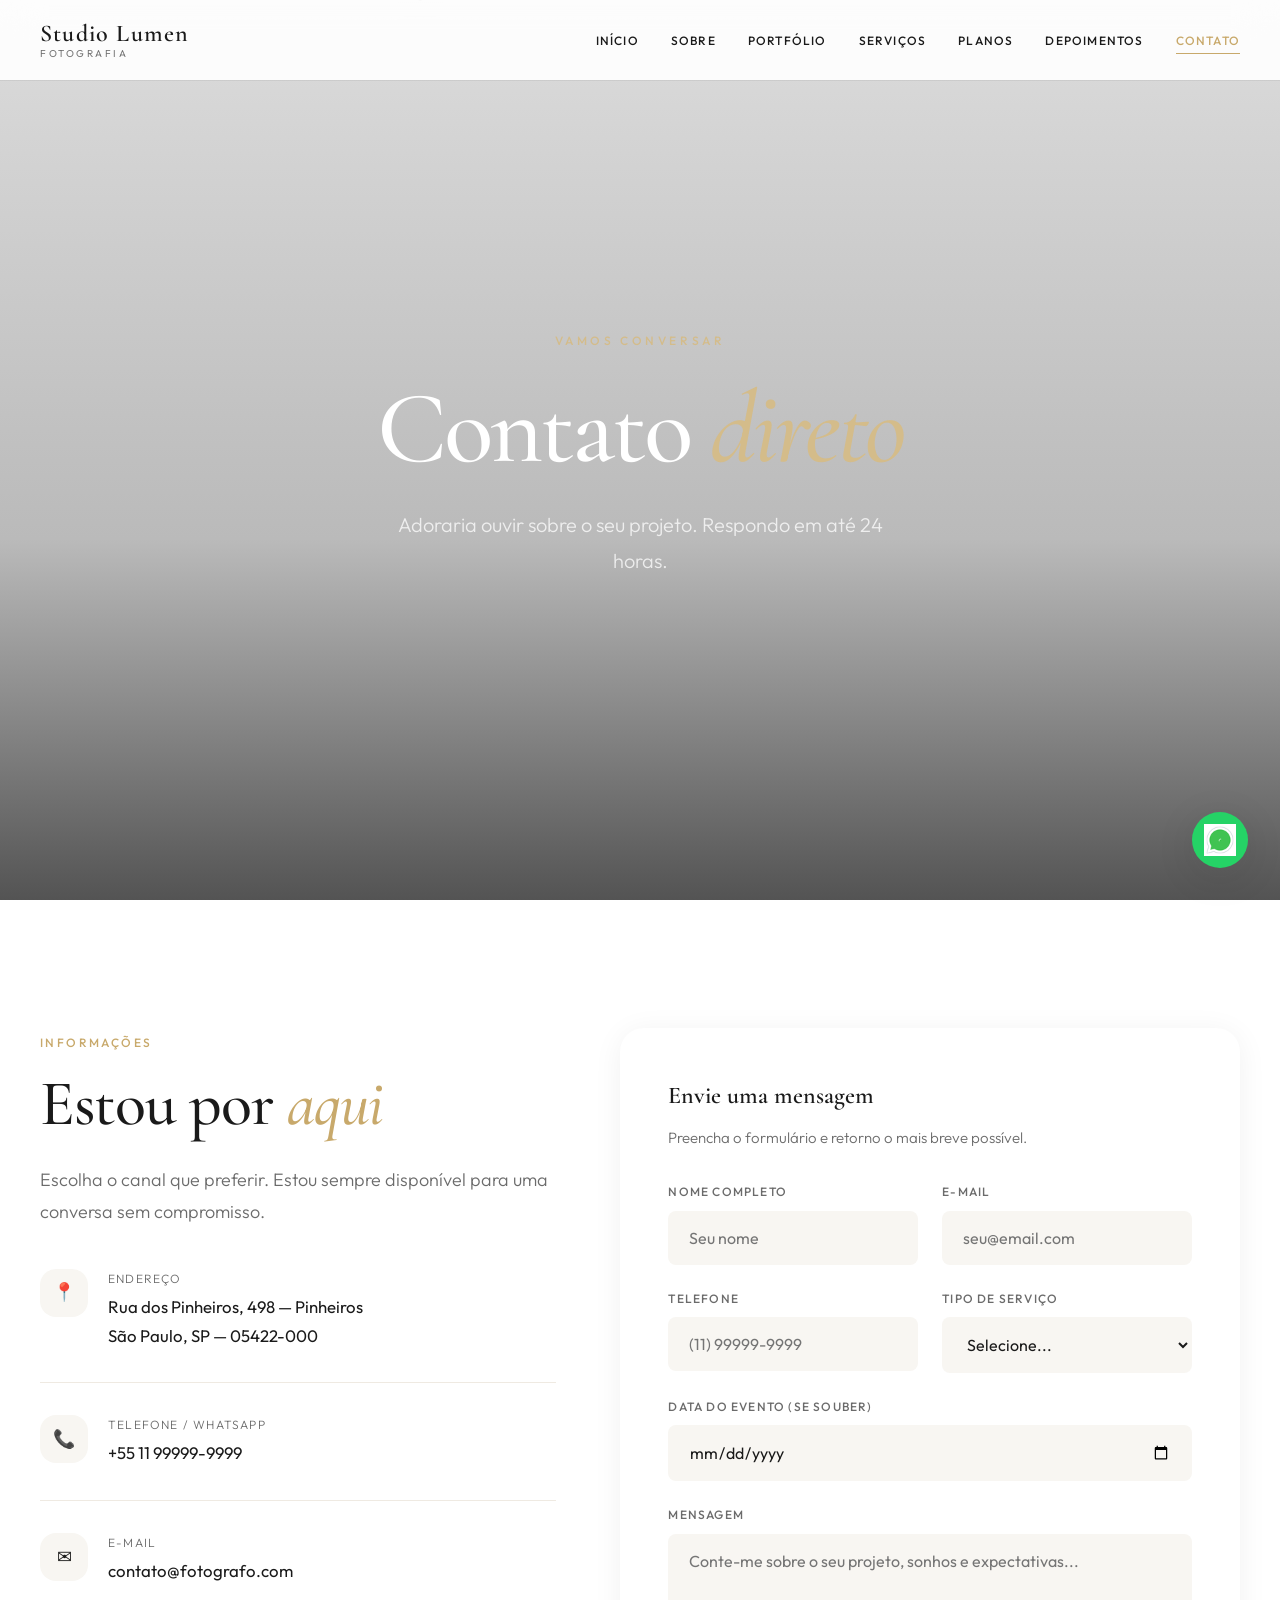
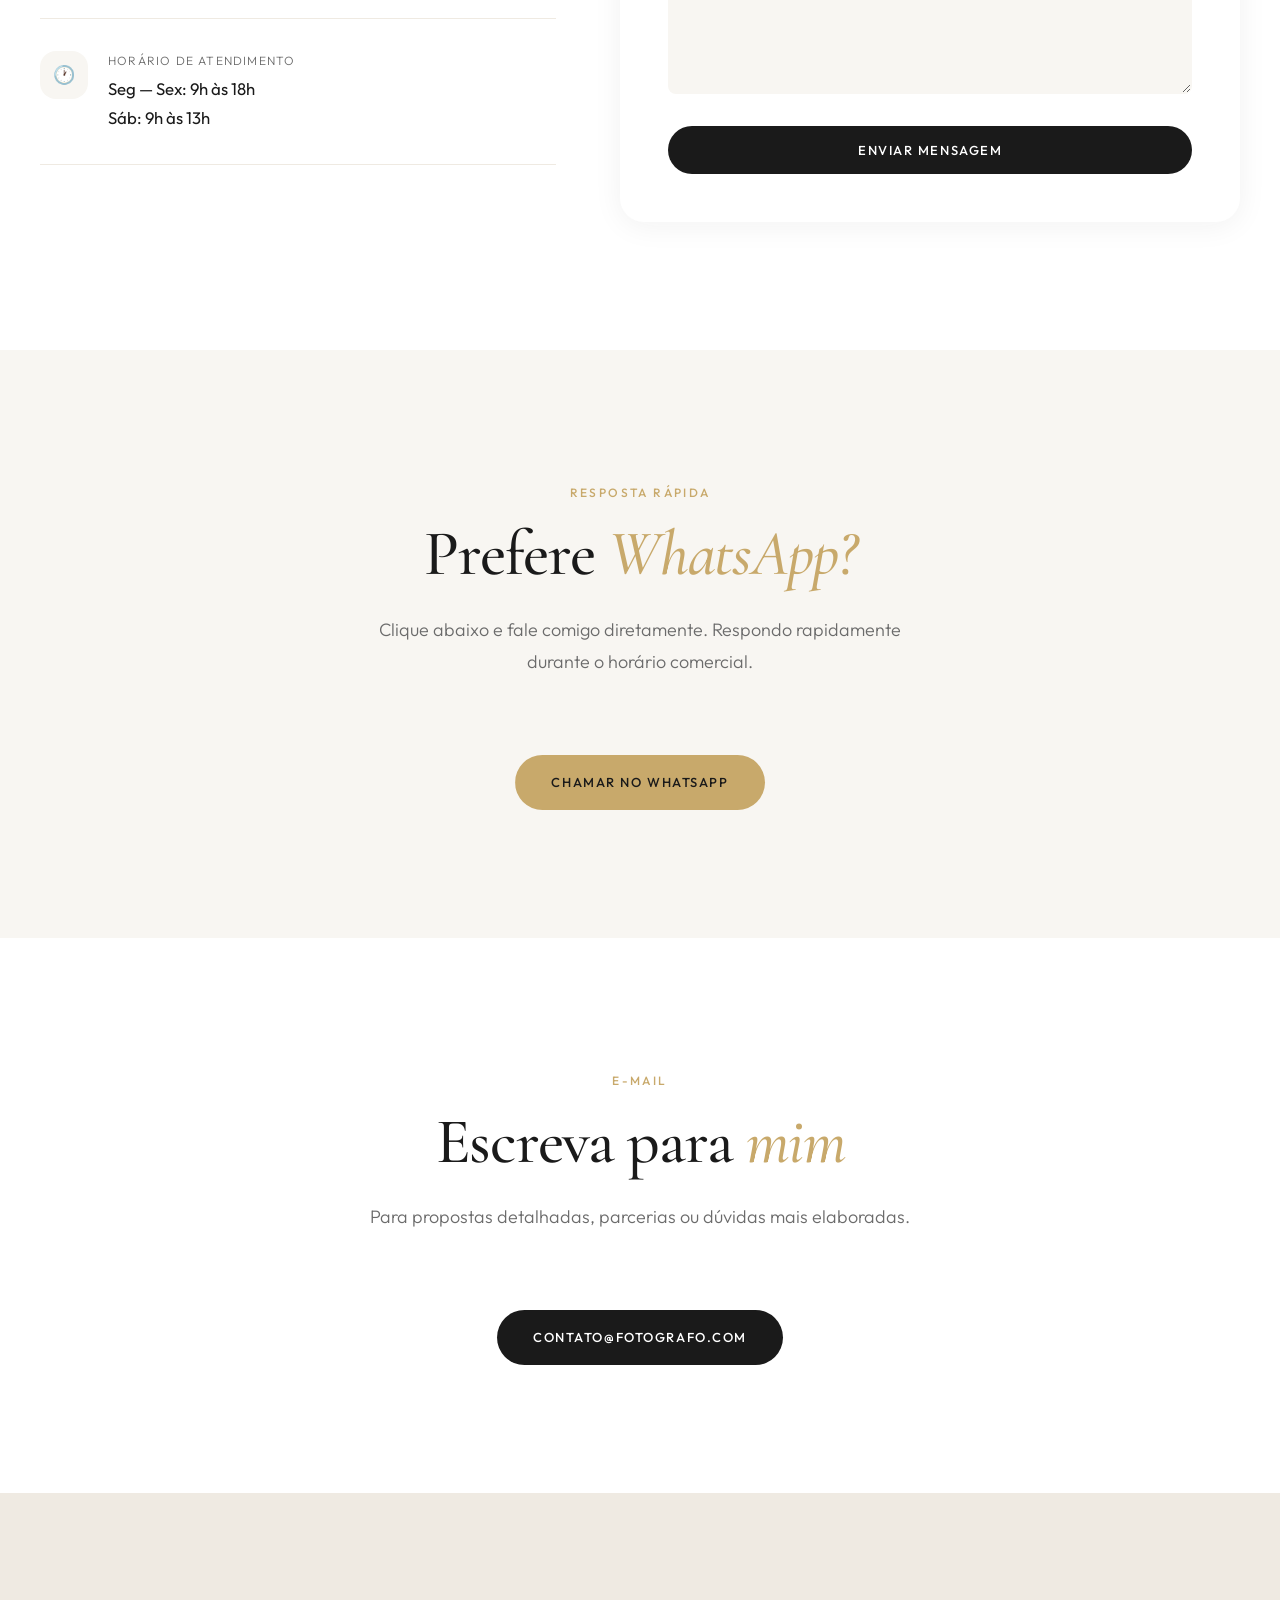
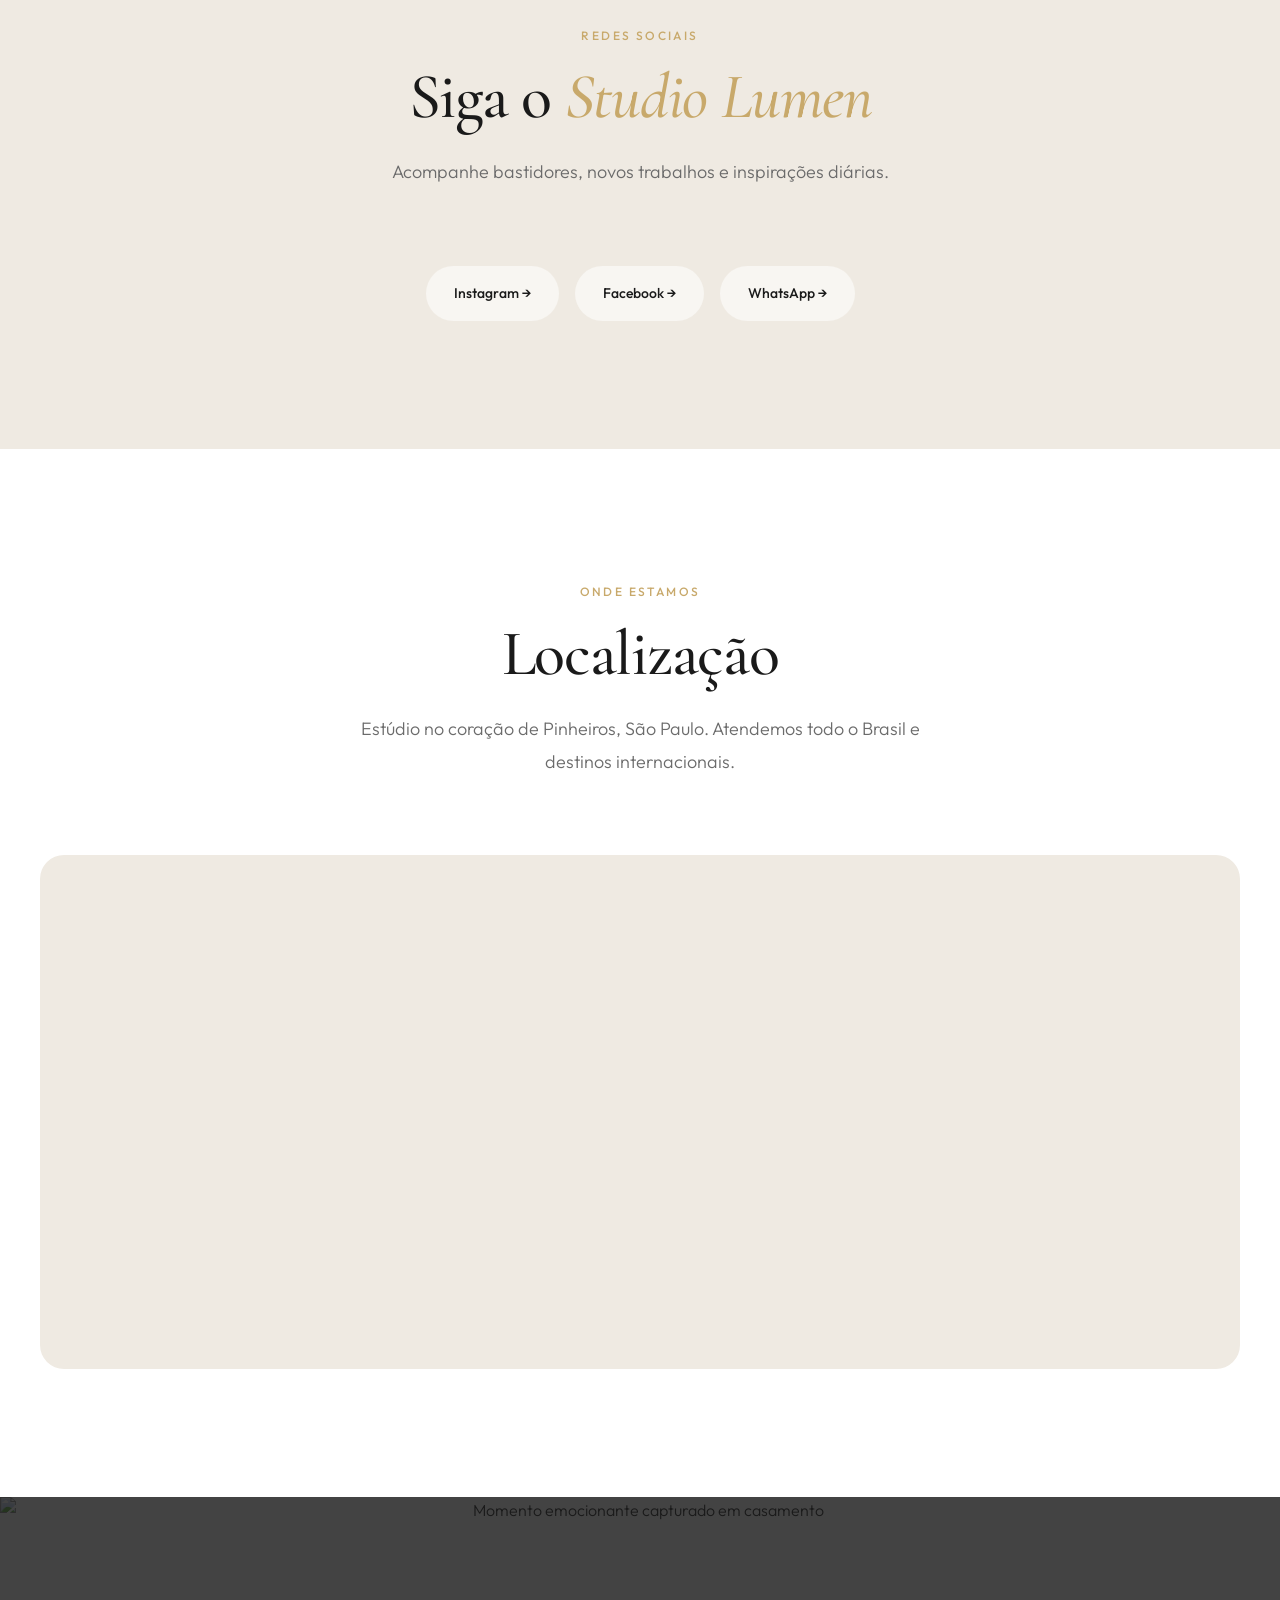
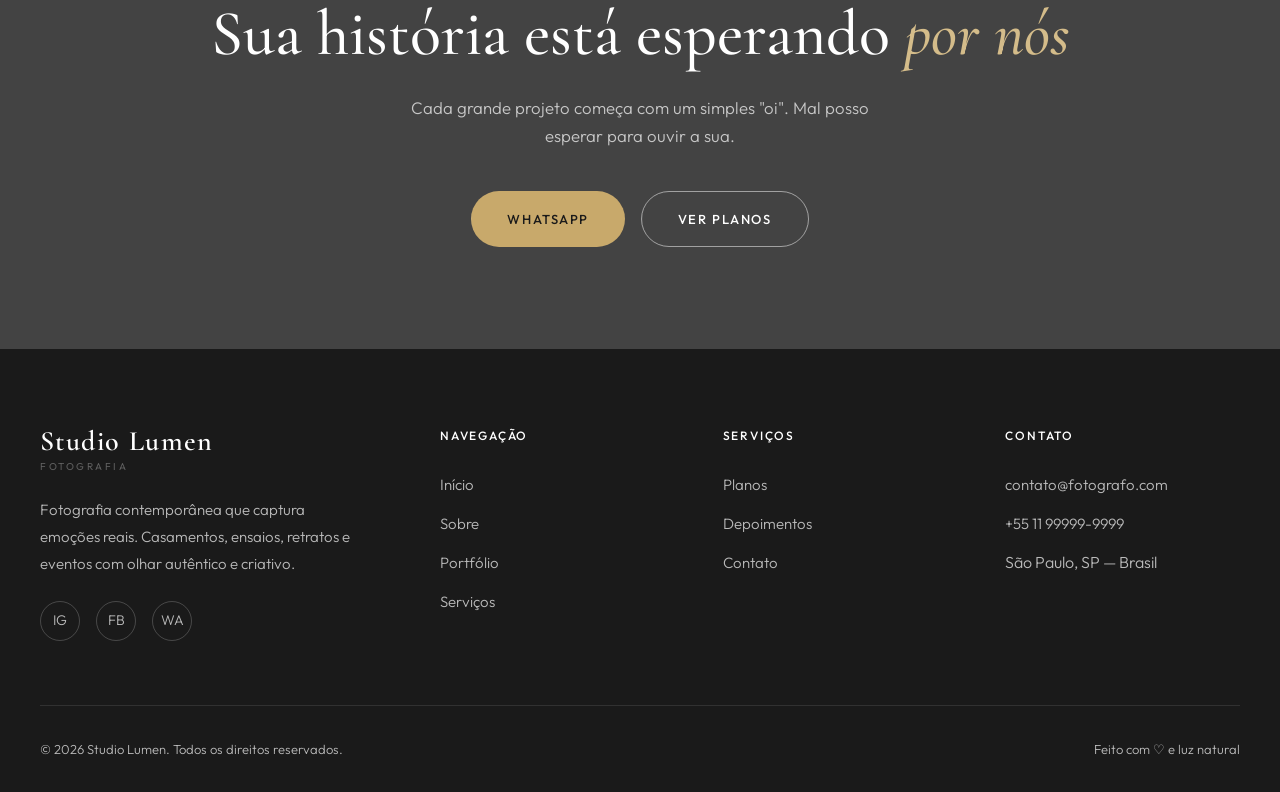
==== commit 02d1389e: "feat: adiciona o incone do wpp" ====
--- a/contato.html
+++ b/contato.html
@@ -278,7 +278,7 @@
     </div>
   </footer>
 
-  <a href="https://wa.me/5511999999999" class="whatsapp-float" target="_blank" rel="noopener noreferrer" aria-label="Contato via WhatsApp">💬</a>
+  <a href="https://wa.me/5511999999999" class="whatsapp-float" target="_blank" rel="noopener noreferrer" aria-label="Contato via WhatsApp"><img src="images/icons8-whatsapp.gif" alt="" width="32" height="32"></a>
 
 </body>
 </html>
--- a/css/style.css
+++ b/css/style.css
@@ -1897,10 +1897,15 @@
   display: flex;
   align-items: center;
   justify-content: center;
-  color: white;
-  font-size: 1.5rem;
   box-shadow: var(--shadow-medium);
   transition: all var(--transition-base);
+}
+
+.whatsapp-float img {
+  width: 32px;
+  height: 32px;
+  object-fit: contain;
+  display: block;
 }
 
 .whatsapp-float:hover {
@@ -2333,7 +2338,11 @@
     right: 1.25rem;
     width: 52px;
     height: 52px;
-    font-size: 1.375rem;
+  }
+
+  .whatsapp-float img {
+    width: 28px;
+    height: 28px;
   }
 
   .intro__accent {
